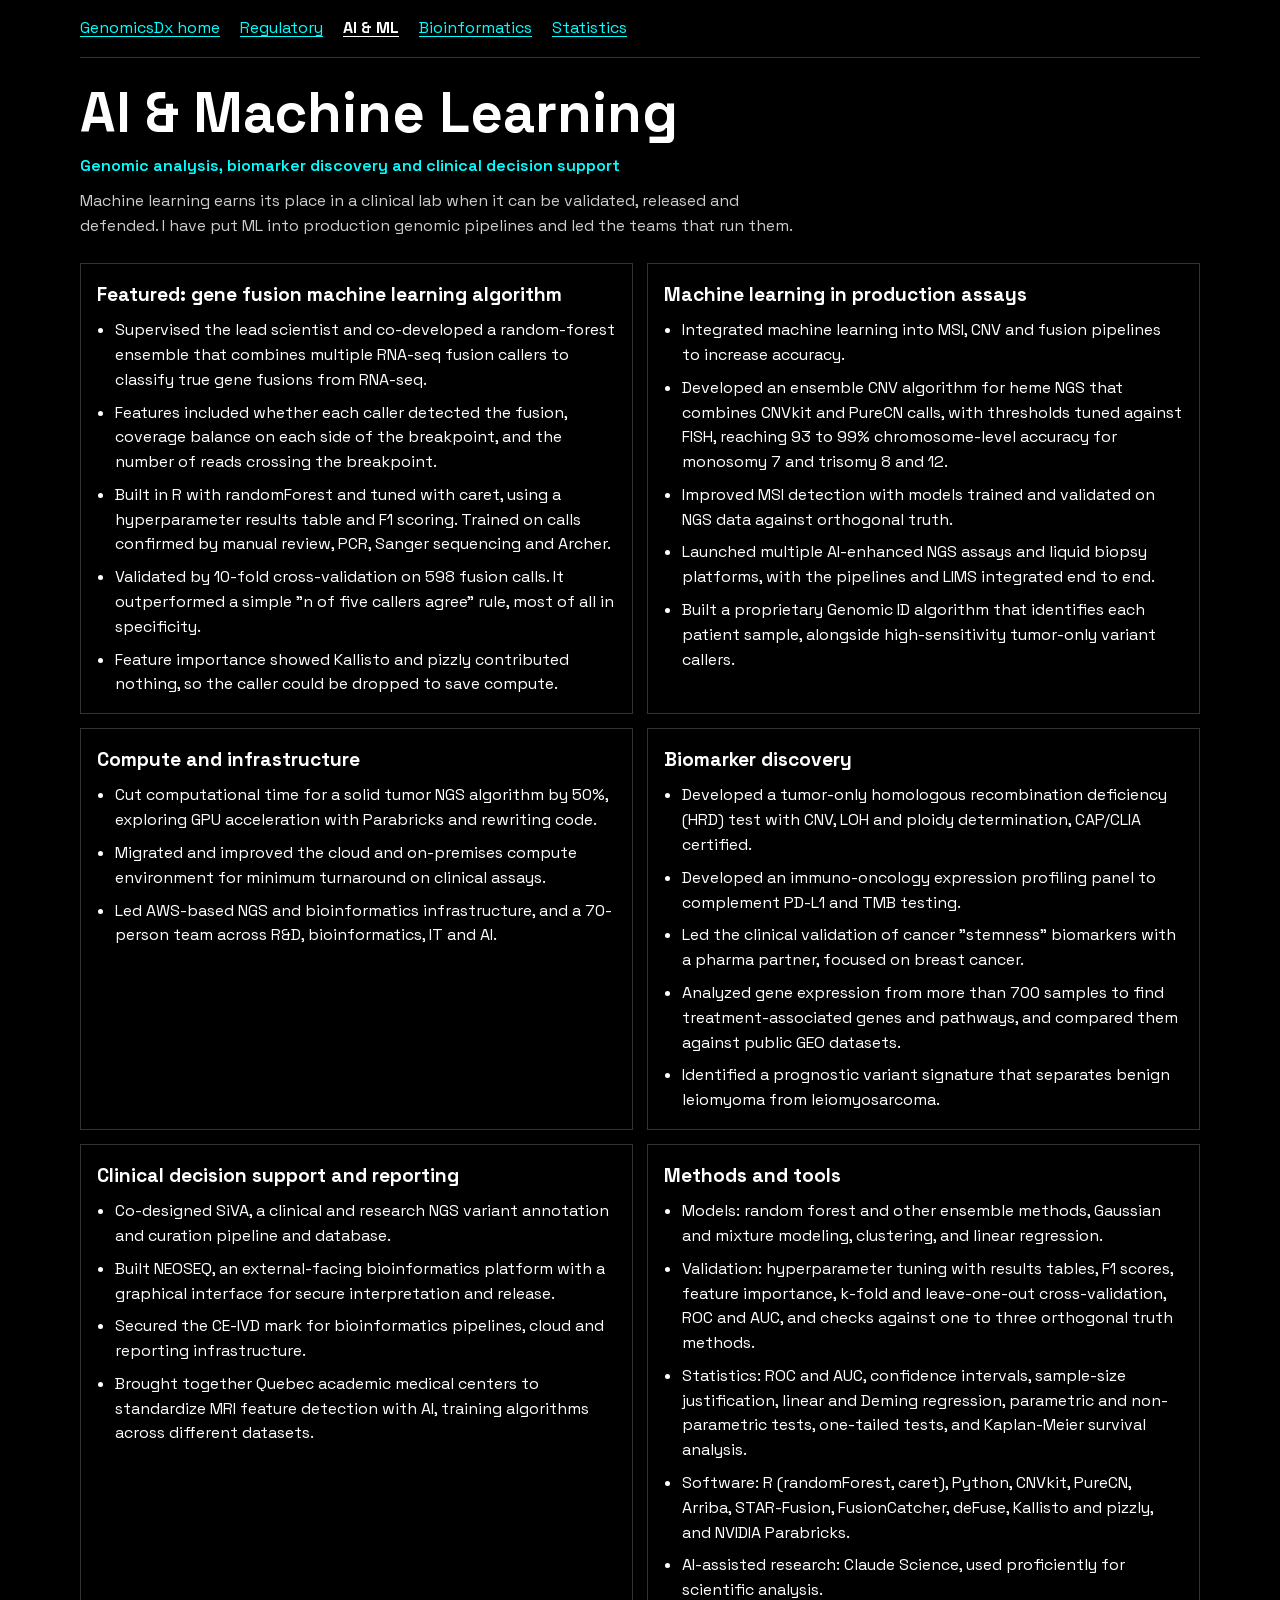
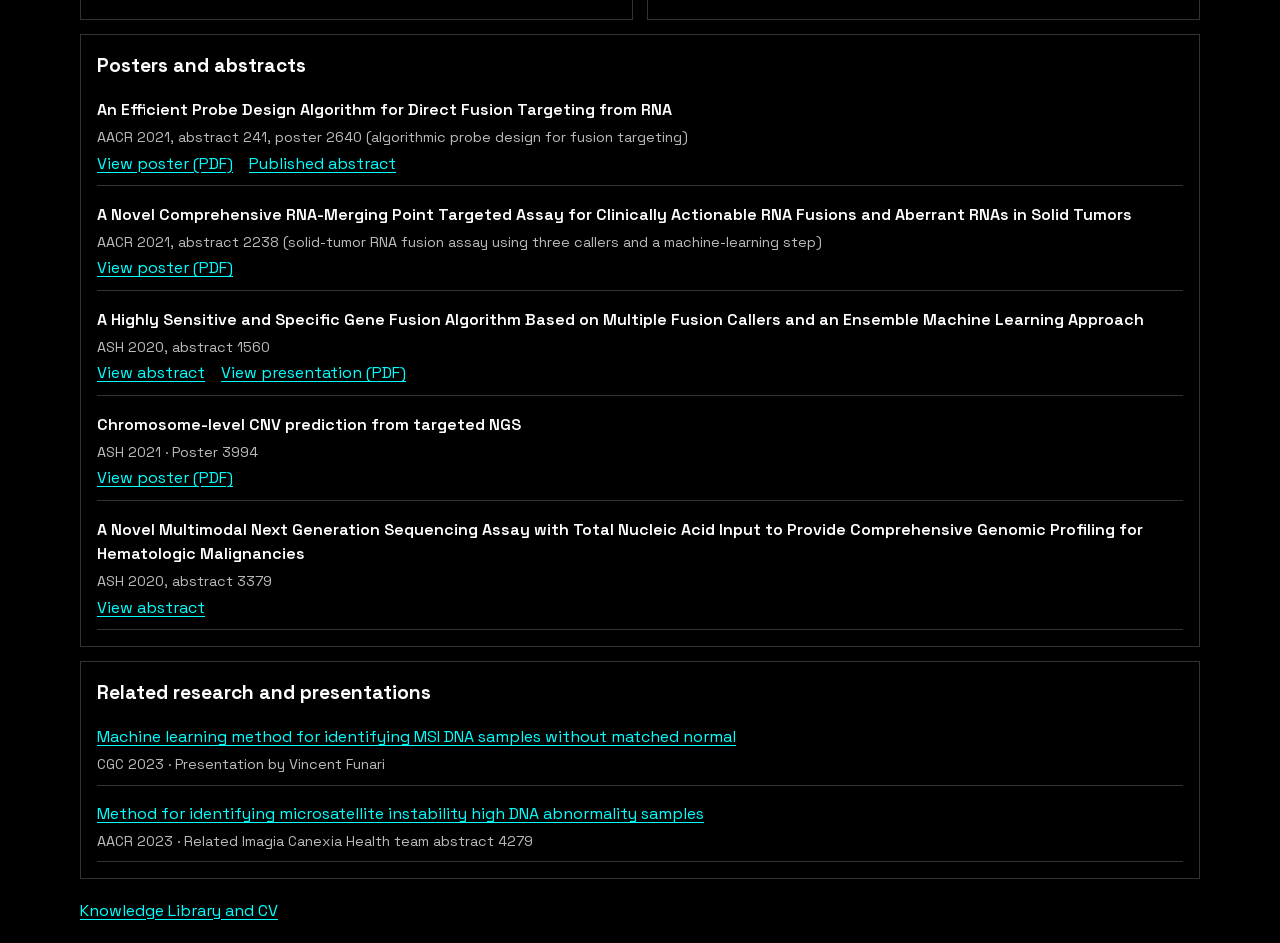
==== ai-ml.html @ 54ef27d8 "Add files via upload" ====
<!doctype html>
<html lang="en">
<head>
  <meta charset="utf-8">
  <meta name="viewport" content="width=device-width, initial-scale=1">
  <title>AI &amp; Machine Learning | GenomicsDx</title>
  <link rel="stylesheet" href="./site.css">
  <link rel="stylesheet" href="./capabilities.css">
</head>
<body class="capability-page">
  <div class="capability-shell">
    <nav class="capability-nav" aria-label="Capabilities">
      <a href="./index.html#services">GenomicsDx home</a><a href="./regulatory.html">Regulatory</a><a href="./ai-ml.html" aria-current="page">AI &amp; ML</a><a href="./bioinformatics.html">Bioinformatics</a><a href="./statistics.html">Statistics</a>
    </nav>
    <main>
      <header class="capability-intro"><h1>AI &amp; Machine Learning</h1>
  
    
    <p class="sub">Genomic analysis, biomarker discovery and clinical decision support</p>
    <p class="intro">Machine learning earns its place in a clinical lab when it can be validated, released and defended. I have put ML into production genomic pipelines and led the teams that run them.</p>
  </header>
      <div class="capability-grid">

  <div class="block">
    <h2>Featured: gene fusion machine learning algorithm</h2>
    <ul>
      <li>Supervised the lead scientist and co-developed a random-forest ensemble that combines multiple RNA-seq fusion callers to classify true gene fusions from RNA-seq.</li>
      <li>Features included whether each caller detected the fusion, coverage balance on each side of the breakpoint, and the number of reads crossing the breakpoint.</li>
      <li>Built in R with randomForest and tuned with caret, using a hyperparameter results table and F1 scoring. Trained on calls confirmed by manual review, PCR, Sanger sequencing and Archer.</li>
      <li>Validated by 10-fold cross-validation on 598 fusion calls. It outperformed a simple &quot;n of five callers agree&quot; rule, most of all in specificity.</li>
      <li>Feature importance showed Kallisto and pizzly contributed nothing, so the caller could be dropped to save compute.</li>
    </ul>
  </div>

  <div class="block">
    <h2>Machine learning in production assays</h2>
    <ul>
      <li>Integrated machine learning into MSI, CNV and fusion pipelines to increase accuracy.</li>
      <li>Developed an ensemble CNV algorithm for heme NGS that combines CNVkit and PureCN calls, with thresholds tuned against FISH, reaching 93 to 99% chromosome-level accuracy for monosomy 7 and trisomy 8 and 12.</li>
      <li>Improved MSI detection with models trained and validated on NGS data against orthogonal truth.</li>
      
      <li>Launched multiple AI-enhanced NGS assays and liquid biopsy platforms, with the pipelines and LIMS integrated end to end.</li>
      <li>Built a proprietary Genomic ID algorithm that identifies each patient sample, alongside high-sensitivity tumor-only variant callers.</li>
    </ul>
  </div>

  <div class="block">
    <h2>Compute and infrastructure</h2>
    <ul>
      <li>Cut computational time for a solid tumor NGS algorithm by 50%, exploring GPU acceleration with Parabricks and rewriting code.</li>
      <li>Migrated and improved the cloud and on-premises compute environment for minimum turnaround on clinical assays.</li>
      <li>Led AWS-based NGS and bioinformatics infrastructure, and a 70-person team across R&amp;D, bioinformatics, IT and AI.</li>
    </ul>
  </div>

  <div class="block">
    <h2>Biomarker discovery</h2>
    <ul>
      <li>Developed a tumor-only homologous recombination deficiency (HRD) test with CNV, LOH and ploidy determination, CAP/CLIA certified.</li>
      <li>Developed an immuno-oncology expression profiling panel to complement PD-L1 and TMB testing.</li>
      <li>Led the clinical validation of cancer &quot;stemness&quot; biomarkers with a pharma partner, focused on breast cancer.</li>
      <li>Analyzed gene expression from more than 700 samples to find treatment-associated genes and pathways, and compared them against public GEO datasets.</li>
      <li>Identified a prognostic variant signature that separates benign leiomyoma from leiomyosarcoma.</li>
    </ul>
  </div>

  <div class="block">
    <h2>Clinical decision support and reporting</h2>
    <ul>
      <li>Co-designed SiVA, a clinical and research NGS variant annotation and curation pipeline and database.</li>
      <li>Built NEOSEQ, an external-facing bioinformatics platform with a graphical interface for secure interpretation and release.</li>
      <li>Secured the CE-IVD mark for bioinformatics pipelines, cloud and reporting infrastructure.</li>
      <li>Brought together Quebec academic medical centers to standardize MRI feature detection with AI, training algorithms across different datasets.</li>
    </ul>
  </div>

  <div class="block">
    <h2>Methods and tools</h2>
    <ul>
      <li>Models: random forest and other ensemble methods, Gaussian and mixture modeling, clustering, and linear regression.</li>
      <li>Validation: hyperparameter tuning with results tables, F1 scores, feature importance, k-fold and leave-one-out cross-validation, ROC and AUC, and checks against one to three orthogonal truth methods.</li>
      <li>Statistics: ROC and AUC, confidence intervals, sample-size justification, linear and Deming regression, parametric and non-parametric tests, one-tailed tests, and Kaplan-Meier survival analysis.</li>
      <li>Software: R (randomForest, caret), Python, CNVkit, PureCN, Arriba, STAR-Fusion, FusionCatcher, deFuse, Kallisto and pizzly, and NVIDIA Parabricks.</li>
      <li>AI-assisted research: Claude Science, used proficiently for scientific analysis.</li>
    </ul>
  </div>

  <div class="block references">
    <h2>Posters and abstracts</h2>
    <ul class="links">
      <li><span class="t">An Efficient Probe Design Algorithm for Direct Fusion Targeting from RNA</span><span class="m">AACR 2021, abstract 241, poster 2640 (algorithmic probe design for fusion targeting)</span><span><a href="https://neogenomics.com/sites/default/files/literature/20210326_AACR_Poster_2640.pdf">View poster (PDF)</a><a href="https://doi.org/10.1158/1538-7445.AM2021-241">Published abstract</a></span></li>
      <li><span class="t">A Novel Comprehensive RNA-Merging Point Targeted Assay for Clinically Actionable RNA Fusions and Aberrant RNAs in Solid Tumors</span><span class="m">AACR 2021, abstract 2238 (solid-tumor RNA fusion assay using three callers and a machine-learning step)</span><span><a href="https://neogenomics.com/sites/default/files/literature/AACR_2021_Poster_2238_control_3643_final.pdf">View poster (PDF)</a></span></li>
      <li><span class="t">A Highly Sensitive and Specific Gene Fusion Algorithm Based on Multiple Fusion Callers and an Ensemble Machine Learning Approach</span><span class="m">ASH 2020, abstract 1560</span><span><a href="https://ash.confex.com/ash/2020/webprogram/Paper142020.html">View abstract</a><a href="https://www.neogenomics.com/sites/default/files/literature/ASH-2020-Presentation-Brad-Thomas.pdf">View presentation (PDF)</a></span></li>
      <li><span class="t">Chromosome-level CNV prediction from targeted NGS</span><span class="m">ASH 2021 · Poster 3994</span><span><a href="https://cms.neogenomics.com/sites/default/files/literature/ASH%2520Hyunjun%25202021.pdf">View poster (PDF)</a></span></li>
      <li><span class="t">A Novel Multimodal Next Generation Sequencing Assay with Total Nucleic Acid Input to Provide Comprehensive Genomic Profiling for Hematologic Malignancies</span><span class="m">ASH 2020, abstract 3379</span><span><a href="https://ash.confex.com/ash/2020/webprogram/Paper140460.html">View abstract</a></span></li>
    </ul>
  </div>

  
<div class="block references"><h2>Related research and presentations</h2><ul class="links"><li><a href="https://www.cancergenomics.org/meetings/2023_scientific_program.php">Machine learning method for identifying MSI DNA samples without matched normal</a><span class="m">CGC 2023 · Presentation by Vincent Funari</span></li><li><a href="https://doi.org/10.1158/1538-7445.AM2023-4279">Method for identifying microsatellite instability high DNA abnormality samples</a><span class="m">AACR 2023 · Related Imagia Canexia Health team abstract 4279</span></li></ul></div></div>
    </main>
    <footer class="capability-footer"><a href="./resources.html">Knowledge Library and CV</a></footer>
  </div>
</body>
</html>
---- site.css ----
@font-face{font-family:Space Grotesk;font-style:normal;font-weight:300 700;font-display:swap;src:url(fonts/spacegrotesk/v22/V8mDoQDjQSkFtoMM3T6r8E7mPb54C_k3HqUtEw.woff2) format("woff2");unicode-range:u+0102-0103,u+0110-0111,u+0128-0129,u+0168-0169,u+01a0-01a1,u+01af-01b0,u+0300-0301,u+0303-0304,u+0308-0309,u+0323,u+0329,u+1ea0-1ef9,u+20ab}@font-face{font-family:Space Grotesk;font-style:normal;font-weight:300 700;font-display:swap;src:url(fonts/spacegrotesk/v22/V8mDoQDjQSkFtoMM3T6r8E7mPb94C_k3HqUtEw.woff2) format("woff2");unicode-range:u+0100-02ba,u+02bd-02c5,u+02c7-02cc,u+02ce-02d7,u+02dd-02ff,u+0304,u+0308,u+0329,u+1d00-1dbf,u+1e00-1e9f,u+1ef2-1eff,u+2020,u+20a0-20ab,u+20ad-20c4,u+2113,u+2c60-2c7f,u+a720-a7ff}@font-face{font-family:Space Grotesk;font-style:normal;font-weight:300 700;font-display:swap;src:url(fonts/spacegrotesk/v22/V8mDoQDjQSkFtoMM3T6r8E7mPbF4C_k3HqU.woff2) format("woff2");unicode-range:u+00??,u+0131,u+0152-0153,u+02bb-02bc,u+02c6,u+02da,u+02dc,u+0304,u+0308,u+0329,u+2000-206f,u+20ac,u+2122,u+2191,u+2193,u+2212,u+2215,u+feff,u+fffd}*,:after,:before{--tw-border-spacing-x:0;--tw-border-spacing-y:0;--tw-translate-x:0;--tw-translate-y:0;--tw-rotate:0;--tw-skew-x:0;--tw-skew-y:0;--tw-scale-x:1;--tw-scale-y:1;--tw-pan-x: ;--tw-pan-y: ;--tw-pinch-zoom: ;--tw-scroll-snap-strictness:proximity;--tw-gradient-from-position: ;--tw-gradient-via-position: ;--tw-gradient-to-position: ;--tw-ordinal: ;--tw-slashed-zero: ;--tw-numeric-figure: ;--tw-numeric-spacing: ;--tw-numeric-fraction: ;--tw-ring-inset: ;--tw-ring-offset-width:0px;--tw-ring-offset-color:#fff;--tw-ring-color:rgba(59,130,246,.5);--tw-ring-offset-shadow:0 0 #0000;--tw-ring-shadow:0 0 #0000;--tw-shadow:0 0 #0000;--tw-shadow-colored:0 0 #0000;--tw-blur: ;--tw-brightness: ;--tw-contrast: ;--tw-grayscale: ;--tw-hue-rotate: ;--tw-invert: ;--tw-saturate: ;--tw-sepia: ;--tw-drop-shadow: ;--tw-backdrop-blur: ;--tw-backdrop-brightness: ;--tw-backdrop-contrast: ;--tw-backdrop-grayscale: ;--tw-backdrop-hue-rotate: ;--tw-backdrop-invert: ;--tw-backdrop-opacity: ;--tw-backdrop-saturate: ;--tw-backdrop-sepia: ;--tw-contain-size: ;--tw-contain-layout: ;--tw-contain-paint: ;--tw-contain-style: }::backdrop{--tw-border-spacing-x:0;--tw-border-spacing-y:0;--tw-translate-x:0;--tw-translate-y:0;--tw-rotate:0;--tw-skew-x:0;--tw-skew-y:0;--tw-scale-x:1;--tw-scale-y:1;--tw-pan-x: ;--tw-pan-y: ;--tw-pinch-zoom: ;--tw-scroll-snap-strictness:proximity;--tw-gradient-from-position: ;--tw-gradient-via-position: ;--tw-gradient-to-position: ;--tw-ordinal: ;--tw-slashed-zero: ;--tw-numeric-figure: ;--tw-numeric-spacing: ;--tw-numeric-fraction: ;--tw-ring-inset: ;--tw-ring-offset-width:0px;--tw-ring-offset-color:#fff;--tw-ring-color:rgba(59,130,246,.5);--tw-ring-offset-shadow:0 0 #0000;--tw-ring-shadow:0 0 #0000;--tw-shadow:0 0 #0000;--tw-shadow-colored:0 0 #0000;--tw-blur: ;--tw-brightness: ;--tw-contrast: ;--tw-grayscale: ;--tw-hue-rotate: ;--tw-invert: ;--tw-saturate: ;--tw-sepia: ;--tw-drop-shadow: ;--tw-backdrop-blur: ;--tw-backdrop-brightness: ;--tw-backdrop-contrast: ;--tw-backdrop-grayscale: ;--tw-backdrop-hue-rotate: ;--tw-backdrop-invert: ;--tw-backdrop-opacity: ;--tw-backdrop-saturate: ;--tw-backdrop-sepia: ;--tw-contain-size: ;--tw-contain-layout: ;--tw-contain-paint: ;--tw-contain-style: }

/*! tailwindcss v3.4.17 | MIT License | https://tailwindcss.com*/*,:after,:before{box-sizing:border-box;border:0 solid #e5e7eb}:after,:before{--tw-content:""}:host,html{line-height:1.5;-webkit-text-size-adjust:100%;-moz-tab-size:4;-o-tab-size:4;tab-size:4;font-family:ui-sans-serif,system-ui,sans-serif,Apple Color Emoji,Segoe UI Emoji,Segoe UI Symbol,Noto Color Emoji;font-feature-settings:normal;font-variation-settings:normal;-webkit-tap-highlight-color:transparent}body{margin:0;line-height:inherit}hr{height:0;color:inherit;border-top-width:1px}abbr:where([title]){-webkit-text-decoration:underline dotted;text-decoration:underline dotted}h1,h2,h3,h4,h5,h6{font-size:inherit;font-weight:inherit}a{color:inherit;text-decoration:inherit}b,strong{font-weight:bolder}code,kbd,pre,samp{font-family:ui-monospace,SFMono-Regular,Menlo,Monaco,Consolas,Liberation Mono,Courier New,monospace;font-feature-settings:normal;font-variation-settings:normal;font-size:1em}small{font-size:80%}sub,sup{font-size:75%;line-height:0;position:relative;vertical-align:baseline}sub{bottom:-.25em}sup{top:-.5em}table{text-indent:0;border-color:inherit;border-collapse:collapse}button,input,optgroup,select,textarea{font-family:inherit;font-feature-settings:inherit;font-variation-settings:inherit;font-size:100%;font-weight:inherit;line-height:inherit;letter-spacing:inherit;color:inherit;margin:0;padding:0}button,select{text-transform:none}button,input:where([type=button]),input:where([type=reset]),input:where([type=submit]){-webkit-appearance:button;background-color:transparent;background-image:none}:-moz-focusring{outline:auto}:-moz-ui-invalid{box-shadow:none}progress{vertical-align:baseline}::-webkit-inner-spin-button,::-webkit-outer-spin-button{height:auto}[type=search]{-webkit-appearance:textfield;outline-offset:-2px}::-webkit-search-decoration{-webkit-appearance:none}::-webkit-file-upload-button{-webkit-appearance:button;font:inherit}summary{display:list-item}blockquote,dd,dl,figure,h1,h2,h3,h4,h5,h6,hr,p,pre{margin:0}fieldset{margin:0}fieldset,legend{padding:0}menu,ol,ul{list-style:none;margin:0;padding:0}dialog{padding:0}textarea{resize:vertical}input::-moz-placeholder,textarea::-moz-placeholder{opacity:1;color:#9ca3af}input::placeholder,textarea::placeholder{opacity:1;color:#9ca3af}[role=button],button{cursor:pointer}:disabled{cursor:default}audio,canvas,embed,iframe,img,object,svg,video{display:block;vertical-align:middle}img,video{max-width:100%;height:auto}[hidden]:where(:not([hidden=until-found])){display:none}.pointer-events-none{pointer-events:none}.fixed{position:fixed}.absolute{position:absolute}.relative{position:relative}.inset-0{inset:0}.-right-10{right:-2.5rem}.-top-12{top:-3rem}.bottom-0{bottom:0}.bottom-1\/4{bottom:25%}.bottom-full{bottom:100%}.left-0{left:0}.left-10{left:2.5rem}.right-0{right:0}.right-10{right:2.5rem}.right-4{right:1rem}.right-\[-1px\]{right:-1px}.top-0{top:0}.top-1\/2{top:50%}.top-1\/4{top:25%}.top-4{top:1rem}.isolate{isolation:isolate}.-z-10{z-index:-10}.z-0{z-index:0}.z-10{z-index:10}.z-20{z-index:20}.z-50{z-index:50}.col-span-12{grid-column:span 12/span 12}.mx-auto{margin-left:auto;margin-right:auto}.mb-1{margin-bottom:.25rem}.mb-16{margin-bottom:4rem}.mb-2{margin-bottom:.5rem}.mb-20{margin-bottom:5rem}.mb-3{margin-bottom:.75rem}.mb-4{margin-bottom:1rem}.mb-5{margin-bottom:1.25rem}.mb-6{margin-bottom:1.5rem}.mb-8{margin-bottom:2rem}.ml-1{margin-left:.25rem}.ml-2{margin-left:.5rem}.ml-7{margin-left:1.75rem}.mt-0\.5{margin-top:.125rem}.mt-1{margin-top:.25rem}.mt-2{margin-top:.5rem}.mt-4{margin-top:1rem}.mt-5{margin-top:1.25rem}.mt-6{margin-top:1.5rem}.mt-auto{margin-top:auto}.block{display:block}.inline-block{display:inline-block}.flex{display:flex}.inline-flex{display:inline-flex}.table{display:table}.grid{display:grid}.hidden{display:none}.h-0\.5{height:.125rem}.h-1{height:.25rem}.h-10{height:2.5rem}.h-12{height:3rem}.h-16{height:4rem}.h-2{height:.5rem}.h-3{height:.75rem}.h-32{height:8rem}.h-36{height:9rem}.h-4{height:1rem}.h-5{height:1.25rem}.h-6{height:1.5rem}.h-64{height:16rem}.h-8{height:2rem}.h-9{height:2.25rem}.h-96{height:24rem}.h-\[2px\]{height:2px}.h-full{height:100%}.min-h-screen{min-height:100vh}.w-1\/3{width:33.333333%}.w-10{width:2.5rem}.w-12{width:3rem}.w-16{width:4rem}.w-3{width:.75rem}.w-36{width:9rem}.w-4{width:1rem}.w-5{width:1.25rem}.w-6{width:1.5rem}.w-64{width:16rem}.w-8{width:2rem}.w-9{width:2.25rem}.w-96{width:24rem}.w-\[2px\]{width:2px}.w-full{width:100%}.max-w-2xl{max-width:42rem}.max-w-3xl{max-width:48rem}.max-w-5xl{max-width:64rem}.max-w-md{max-width:28rem}.flex-1{flex:1 1 0%}.flex-shrink-0,.shrink-0{flex-shrink:0}.origin-left{transform-origin:left}.translate-y-full{--tw-translate-y:100%}.rotate-90,.translate-y-full{transform:translate(var(--tw-translate-x),var(--tw-translate-y)) rotate(var(--tw-rotate)) skewX(var(--tw-skew-x)) skewY(var(--tw-skew-y)) scaleX(var(--tw-scale-x)) scaleY(var(--tw-scale-y))}.rotate-90{--tw-rotate:90deg}.cursor-pointer{cursor:pointer}.resize{resize:both}.scroll-mt-24{scroll-margin-top:6rem}.list-disc{list-style-type:disc}.grid-cols-1{grid-template-columns:repeat(1,minmax(0,1fr))}.grid-cols-12{grid-template-columns:repeat(12,minmax(0,1fr))}.flex-col{flex-direction:column}.items-start{align-items:flex-start}.items-end{align-items:flex-end}.items-center{align-items:center}.justify-end{justify-content:flex-end}.justify-center{justify-content:center}.justify-between{justify-content:space-between}.gap-12{gap:3rem}.gap-2{gap:.5rem}.gap-3{gap:.75rem}.gap-4{gap:1rem}.gap-5{gap:1.25rem}.gap-8{gap:2rem}.gap-x-7{-moz-column-gap:1.75rem;column-gap:1.75rem}.gap-y-2{row-gap:.5rem}.space-y-12>:not([hidden])~:not([hidden]){--tw-space-y-reverse:0;margin-top:calc(3rem*(1 - var(--tw-space-y-reverse)));margin-bottom:calc(3rem*var(--tw-space-y-reverse))}.space-y-2>:not([hidden])~:not([hidden]){--tw-space-y-reverse:0;margin-top:calc(.5rem*(1 - var(--tw-space-y-reverse)));margin-bottom:calc(.5rem*var(--tw-space-y-reverse))}.space-y-3>:not([hidden])~:not([hidden]){--tw-space-y-reverse:0;margin-top:calc(.75rem*(1 - var(--tw-space-y-reverse)));margin-bottom:calc(.75rem*var(--tw-space-y-reverse))}.space-y-4>:not([hidden])~:not([hidden]){--tw-space-y-reverse:0;margin-top:calc(1rem*(1 - var(--tw-space-y-reverse)));margin-bottom:calc(1rem*var(--tw-space-y-reverse))}.space-y-6>:not([hidden])~:not([hidden]){--tw-space-y-reverse:0;margin-top:calc(1.5rem*(1 - var(--tw-space-y-reverse)));margin-bottom:calc(1.5rem*var(--tw-space-y-reverse))}.divide-y>:not([hidden])~:not([hidden]){--tw-divide-y-reverse:0;border-top-width:calc(1px*(1 - var(--tw-divide-y-reverse)));border-bottom-width:calc(1px*var(--tw-divide-y-reverse))}.divide-foreground\/10>:not([hidden])~:not([hidden]){border-color:hsla(0,0%,100%,.1)}.overflow-hidden{overflow:hidden}.overflow-clip{overflow:clip}.rounded{border-radius:.25rem}.rounded-full{border-radius:9999px}.rounded-lg{border-radius:.5rem}.border{border-width:1px}.border-b{border-bottom-width:1px}.border-l-2{border-left-width:2px}.border-l-8{border-left-width:8px}.border-r{border-right-width:1px}.border-t{border-top-width:1px}.border-foreground\/10{border-color:hsla(0,0%,100%,.1)}.border-foreground\/20{border-color:hsla(0,0%,100%,.2)}.border-foreground\/30{border-color:hsla(0,0%,100%,.3)}.border-primary{--tw-border-opacity:1;border-color:rgb(0 255 255/var(--tw-border-opacity,1))}.border-primary\/20{border-color:rgba(0,255,255,.2)}.border-primary\/30{border-color:rgba(0,255,255,.3)}.border-primary\/40{border-color:rgba(0,255,255,.4)}.border-l-primary{--tw-border-opacity:1;border-left-color:rgb(0 255 255/var(--tw-border-opacity,1))}.bg-background{--tw-bg-opacity:1;background-color:rgb(0 0 0/var(--tw-bg-opacity,1))}.bg-background\/50{background-color:rgba(0,0,0,.5)}.bg-background\/95{background-color:rgba(0,0,0,.95)}.bg-foreground{--tw-bg-opacity:1;background-color:rgb(255 255 255/var(--tw-bg-opacity,1))}.bg-foreground\/10{background-color:hsla(0,0%,100%,.1)}.bg-foreground\/5{background-color:hsla(0,0%,100%,.05)}.bg-neutral-950{--tw-bg-opacity:1;background-color:rgb(10 10 10/var(--tw-bg-opacity,1))}.bg-primary{--tw-bg-opacity:1;background-color:rgb(0 255 255/var(--tw-bg-opacity,1))}.bg-primary\/10{background-color:rgba(0,255,255,.1)}.bg-primary\/5{background-color:rgba(0,255,255,.05)}.bg-primary\/50{background-color:rgba(0,255,255,.5)}.bg-transparent{background-color:transparent}.bg-white{--tw-bg-opacity:1;background-color:rgb(255 255 255/var(--tw-bg-opacity,1))}.bg-gradient-to-r{background-image:linear-gradient(to right,var(--tw-gradient-stops))}.from-transparent{--tw-gradient-from:transparent var(--tw-gradient-from-position);--tw-gradient-to:transparent var(--tw-gradient-to-position);--tw-gradient-stops:var(--tw-gradient-from),var(--tw-gradient-to)}.via-primary{--tw-gradient-to:rgba(0,255,255,0) var(--tw-gradient-to-position);--tw-gradient-stops:var(--tw-gradient-from),#0ff var(--tw-gradient-via-position),var(--tw-gradient-to)}.to-transparent{--tw-gradient-to:transparent var(--tw-gradient-to-position)}.p-3{padding:.75rem}.p-4{padding:1rem}.p-5{padding:1.25rem}.p-6{padding:1.5rem}.p-8{padding:2rem}.px-4{padding-left:1rem;padding-right:1rem}.px-6{padding-left:1.5rem;padding-right:1.5rem}.px-8{padding-left:2rem;padding-right:2rem}.py-2{padding-top:.5rem;padding-bottom:.5rem}.py-3{padding-top:.75rem;padding-bottom:.75rem}.py-4{padding-top:1rem;padding-bottom:1rem}.py-6{padding-top:1.5rem;padding-bottom:1.5rem}.py-7{padding-top:1.75rem;padding-bottom:1.75rem}.py-8{padding-top:2rem;padding-bottom:2rem}.pb-12{padding-bottom:3rem}.pb-2{padding-bottom:.5rem}.pb-8{padding-bottom:2rem}.pl-5{padding-left:1.25rem}.pl-6{padding-left:1.5rem}.pt-2{padding-top:.5rem}.pt-28{padding-top:7rem}.pt-4{padding-top:1rem}.text-left{text-align:left}.text-center{text-align:center}.font-heading,.font-paragraph{font-family:Space Grotesk,system-ui,sans-serif}.text-2xl{font-size:1.5rem;line-height:1.3;letter-spacing:.05em;font-weight:600}.text-3xl{font-size:1.875rem;line-height:1.2;letter-spacing:.06em;font-weight:700}.text-4xl{font-size:2.25rem;line-height:1.1;letter-spacing:.07em;font-weight:700}.text-\[clamp\(1\.3rem\2c 3vw\2c 2rem\)\]{font-size:clamp(1.3rem,3vw,2rem)}.text-\[clamp\(1\.75rem\2c 5\.5vw\2c 4\.5rem\)\]{font-size:clamp(1.75rem,5.5vw,4.5rem)}.text-\[clamp\(1\.85rem\2c 5\.5vw\2c 5rem\)\]{font-size:clamp(1.85rem,5.5vw,5rem)}.text-\[clamp\(2rem\2c 6vw\2c 5\.5rem\)\]{font-size:clamp(2rem,6vw,5.5rem)}.text-base{font-size:1rem;font-weight:400}.text-base,.text-lg{line-height:1.5;letter-spacing:.04em}.text-lg{font-size:1.125rem;font-weight:500}.text-sm{font-size:.875rem;line-height:1.3;letter-spacing:.03em;font-weight:400}.text-xl{font-size:1.25rem;line-height:1.4;letter-spacing:.05em;font-weight:500}.text-xs{font-size:.75rem;line-height:1.2;letter-spacing:.02em;font-weight:400}.font-bold{font-weight:700}.uppercase{text-transform:uppercase}.leading-\[0\.95\]{line-height:.95}.leading-\[1\.05\]{line-height:1.05}.leading-none{line-height:1}.leading-relaxed{line-height:1.625}.leading-tight{line-height:1.25}.tracking-tight{letter-spacing:-.025em}.tracking-tighter{letter-spacing:-.05em}.tracking-wider{letter-spacing:.05em}.tracking-widest{letter-spacing:.1em}.text-background{--tw-text-opacity:1;color:rgb(0 0 0/var(--tw-text-opacity,1))}.text-foreground{--tw-text-opacity:1;color:rgb(255 255 255/var(--tw-text-opacity,1))}.text-foreground\/50{color:hsla(0,0%,100%,.5)}.text-foreground\/60{color:hsla(0,0%,100%,.6)}.text-foreground\/70{color:hsla(0,0%,100%,.7)}.text-foreground\/80{color:hsla(0,0%,100%,.8)}.text-primary{--tw-text-opacity:1;color:rgb(0 255 255/var(--tw-text-opacity,1))}.text-primary-foreground{--tw-text-opacity:1;color:rgb(0 0 0/var(--tw-text-opacity,1))}.underline{text-decoration-line:underline}.underline-offset-4{text-underline-offset:4px}.opacity-20{opacity:.2}.opacity-40{opacity:.4}.mix-blend-difference{mix-blend-mode:difference}.shadow-lg{--tw-shadow:0 10px 15px -3px rgba(0,0,0,.1),0 4px 6px -4px rgba(0,0,0,.1);--tw-shadow-colored:0 10px 15px -3px var(--tw-shadow-color),0 4px 6px -4px var(--tw-shadow-color);box-shadow:var(--tw-ring-offset-shadow,0 0 #0000),var(--tw-ring-shadow,0 0 #0000),var(--tw-shadow)}.blur-\[100px\]{--tw-blur:blur(100px)}.blur-\[100px\],.blur-\[120px\]{filter:var(--tw-blur) var(--tw-brightness) var(--tw-contrast) var(--tw-grayscale) var(--tw-hue-rotate) var(--tw-invert) var(--tw-saturate) var(--tw-sepia) var(--tw-drop-shadow)}.blur-\[120px\]{--tw-blur:blur(120px)}.filter{filter:var(--tw-blur) var(--tw-brightness) var(--tw-contrast) var(--tw-grayscale) var(--tw-hue-rotate) var(--tw-invert) var(--tw-saturate) var(--tw-sepia) var(--tw-drop-shadow)}.backdrop-blur-sm{--tw-backdrop-blur:blur(4px);-webkit-backdrop-filter:var(--tw-backdrop-blur) var(--tw-backdrop-brightness) var(--tw-backdrop-contrast) var(--tw-backdrop-grayscale) var(--tw-backdrop-hue-rotate) var(--tw-backdrop-invert) var(--tw-backdrop-opacity) var(--tw-backdrop-saturate) var(--tw-backdrop-sepia);backdrop-filter:var(--tw-backdrop-blur) var(--tw-backdrop-brightness) var(--tw-backdrop-contrast) var(--tw-backdrop-grayscale) var(--tw-backdrop-hue-rotate) var(--tw-backdrop-invert) var(--tw-backdrop-opacity) var(--tw-backdrop-saturate) var(--tw-backdrop-sepia)}.transition{transition-property:color,background-color,border-color,text-decoration-color,fill,stroke,opacity,box-shadow,transform,filter,-webkit-backdrop-filter;transition-property:color,background-color,border-color,text-decoration-color,fill,stroke,opacity,box-shadow,transform,filter,backdrop-filter;transition-property:color,background-color,border-color,text-decoration-color,fill,stroke,opacity,box-shadow,transform,filter,backdrop-filter,-webkit-backdrop-filter;transition-timing-function:cubic-bezier(.4,0,.2,1);transition-duration:.15s}.transition-colors{transition-property:color,background-color,border-color,text-decoration-color,fill,stroke;transition-timing-function:cubic-bezier(.4,0,.2,1);transition-duration:.15s}.transition-transform{transition-property:transform;transition-timing-function:cubic-bezier(.4,0,.2,1);transition-duration:.15s}.duration-300{transition-duration:.3s}.ease-in-out{transition-timing-function:cubic-bezier(.4,0,.2,1)}.marker\:text-primary ::marker{color:#0ff}.marker\:text-primary::marker{color:#0ff}.selection\:bg-primary ::-moz-selection{--tw-bg-opacity:1;background-color:rgb(0 255 255/var(--tw-bg-opacity,1))}.selection\:bg-primary ::selection{--tw-bg-opacity:1;background-color:rgb(0 255 255/var(--tw-bg-opacity,1))}.selection\:text-primary-foreground ::-moz-selection{--tw-text-opacity:1;color:rgb(0 0 0/var(--tw-text-opacity,1))}.selection\:text-primary-foreground ::selection{--tw-text-opacity:1;color:rgb(0 0 0/var(--tw-text-opacity,1))}.selection\:bg-primary::-moz-selection{--tw-bg-opacity:1;background-color:rgb(0 255 255/var(--tw-bg-opacity,1))}.selection\:bg-primary::selection{--tw-bg-opacity:1;background-color:rgb(0 255 255/var(--tw-bg-opacity,1))}.selection\:text-primary-foreground::-moz-selection{--tw-text-opacity:1;color:rgb(0 0 0/var(--tw-text-opacity,1))}.selection\:text-primary-foreground::selection{--tw-text-opacity:1;color:rgb(0 0 0/var(--tw-text-opacity,1))}@media (hover:hover) and (pointer:fine){.hover\:scale-105:hover{--tw-scale-x:1.05;--tw-scale-y:1.05;transform:translate(var(--tw-translate-x),var(--tw-translate-y)) rotate(var(--tw-rotate)) skewX(var(--tw-skew-x)) skewY(var(--tw-skew-y)) scaleX(var(--tw-scale-x)) scaleY(var(--tw-scale-y))}.hover\:border-primary:hover{--tw-border-opacity:1;border-color:rgb(0 255 255/var(--tw-border-opacity,1))}.hover\:border-primary\/50:hover{border-color:rgba(0,255,255,.5)}.hover\:bg-foreground\/20:hover{background-color:hsla(0,0%,100%,.2)}.hover\:bg-neutral-900:hover{--tw-bg-opacity:1;background-color:rgb(23 23 23/var(--tw-bg-opacity,1))}.hover\:bg-primary\/90:hover{background-color:rgba(0,255,255,.9)}.hover\:text-primary:hover{--tw-text-opacity:1;color:rgb(0 255 255/var(--tw-text-opacity,1))}}.focus-visible\:outline:focus-visible{outline-style:solid}.focus-visible\:outline-2:focus-visible{outline-width:2px}.focus-visible\:outline-primary:focus-visible{outline-color:#0ff}.disabled\:cursor-not-allowed:disabled{cursor:not-allowed}.disabled\:opacity-50:disabled{opacity:.5}.group\/demo:focus-within .group-focus-within\/demo\:block{display:block}@media (hover:hover) and (pointer:fine){.group\/demo:hover .group-hover\/demo\:block{display:block}.group:hover .group-hover\:translate-x-1{--tw-translate-x:0.25rem}.group:hover .group-hover\:translate-x-1,.group:hover .group-hover\:translate-y-0{transform:translate(var(--tw-translate-x),var(--tw-translate-y)) rotate(var(--tw-rotate)) skewX(var(--tw-skew-x)) skewY(var(--tw-skew-y)) scaleX(var(--tw-scale-x)) scaleY(var(--tw-scale-y))}.group:hover .group-hover\:translate-y-0{--tw-translate-y:0px}.group:hover .group-hover\:scale-125{--tw-scale-x:1.25;--tw-scale-y:1.25;transform:translate(var(--tw-translate-x),var(--tw-translate-y)) rotate(var(--tw-rotate)) skewX(var(--tw-skew-x)) skewY(var(--tw-skew-y)) scaleX(var(--tw-scale-x)) scaleY(var(--tw-scale-y))}.group:hover .group-hover\:text-foreground{--tw-text-opacity:1;color:rgb(255 255 255/var(--tw-text-opacity,1))}.group:hover .group-hover\:text-primary{--tw-text-opacity:1;color:rgb(0 255 255/var(--tw-text-opacity,1))}}@media (min-width:640px){.sm\:ml-3{margin-left:.75rem}.sm\:ml-6{margin-left:1.5rem}.sm\:w-72{width:18rem}.sm\:grid-cols-2{grid-template-columns:repeat(2,minmax(0,1fr))}.sm\:flex-row{flex-direction:row}.sm\:gap-8{gap:2rem}.sm\:p-6{padding:1.5rem}.sm\:px-8{padding-left:2rem;padding-right:2rem}.sm\:py-6{padding-top:1.5rem;padding-bottom:1.5rem}.sm\:pb-12{padding-bottom:3rem}.sm\:pt-32{padding-top:8rem}.sm\:text-5xl{font-size:3rem;line-height:1.1;letter-spacing:.08em;font-weight:800}}@media (min-width:768px){.md\:col-span-2{grid-column:span 2/span 2}.md\:col-span-5{grid-column:span 5/span 5}.md\:col-span-6{grid-column:span 6/span 6}.md\:col-start-2{grid-column-start:2}.md\:grid-cols-12{grid-template-columns:repeat(12,minmax(0,1fr))}.md\:grid-cols-2{grid-template-columns:repeat(2,minmax(0,1fr))}.md\:grid-cols-3{grid-template-columns:repeat(3,minmax(0,1fr))}.md\:flex-row{flex-direction:row}.md\:text-xl{font-size:1.25rem;line-height:1.4;letter-spacing:.05em;font-weight:500}}@media (min-width:1024px){.lg\:col-span-10{grid-column:span 10/span 10}.lg\:col-span-2{grid-column:span 2/span 2}.lg\:col-start-2{grid-column-start:2}.lg\:ml-12{margin-left:3rem}.lg\:ml-6{margin-left:1.5rem}.lg\:block{display:block}.lg\:flex{display:flex}.lg\:hidden{display:none}.lg\:grid-cols-3{grid-template-columns:repeat(3,minmax(0,1fr))}.lg\:grid-cols-4{grid-template-columns:repeat(4,minmax(0,1fr))}.lg\:py-12{padding-top:3rem;padding-bottom:3rem}}@media (min-width:1280px){.xl\:px-\[4vw\]{padding-left:4vw;padding-right:4vw}}
---- capabilities.css ----
.capability-page { background: #000; color: #fff; font-family: "Space Grotesk", system-ui, sans-serif; line-height: 1.55; }
.capability-shell { width: min(100% - 2rem, 70rem); margin-inline: auto; }
.capability-nav { display: flex; flex-wrap: wrap; gap: .6rem 1.25rem; padding-block: 1rem; border-bottom: 1px solid #333; }
.capability-nav [aria-current="page"] { color: #fff; font-weight: 700; }
.capability-page a { color: #0ff; text-decoration: underline; text-underline-offset: .2em; }
.capability-page a:focus-visible { outline: 2px solid #0ff; outline-offset: 4px; }
.capability-intro { padding-block: 1.5rem; }
.capability-intro h1 { margin: 0; font-size: clamp(2rem, 5vw, 3.5rem); line-height: 1.1; font-weight: 700; }
.capability-intro p { margin-top: .65rem; max-width: 72ch; color: #ccc; }
.capability-intro .sub { color: #0ff; font-weight: 600; }
.capability-grid { display: grid; gap: .85rem; grid-template-columns: repeat(2, minmax(0, 1fr)); }
.capability-grid .block { padding: 1rem; border: 1px solid #333; min-width: 0; }
.capability-grid h2, .capability-grid h3 { font-size: 1.2rem; font-weight: 700; margin-bottom: .55rem; }
.capability-grid ul { list-style: disc; padding-left: 1.15rem; }
.capability-grid li + li { margin-top: .5rem; }
.capability-grid .references { grid-column: 1 / -1; }
.capability-grid .links { padding-left: 0; list-style: none; }
.capability-grid .links li { display: grid; gap: .2rem; padding-block: .55rem; border-bottom: 1px solid #333; }
.capability-grid .links .t { font-weight: 600; }
.capability-grid .links .m { color: #bbb; font-size: .9rem; }
.capability-grid .links a { display: inline-block; margin-right: 1rem; }
.capability-footer { padding-block: 1.2rem; }
@media (max-width: 45rem) { .capability-grid { grid-template-columns: 1fr; } }
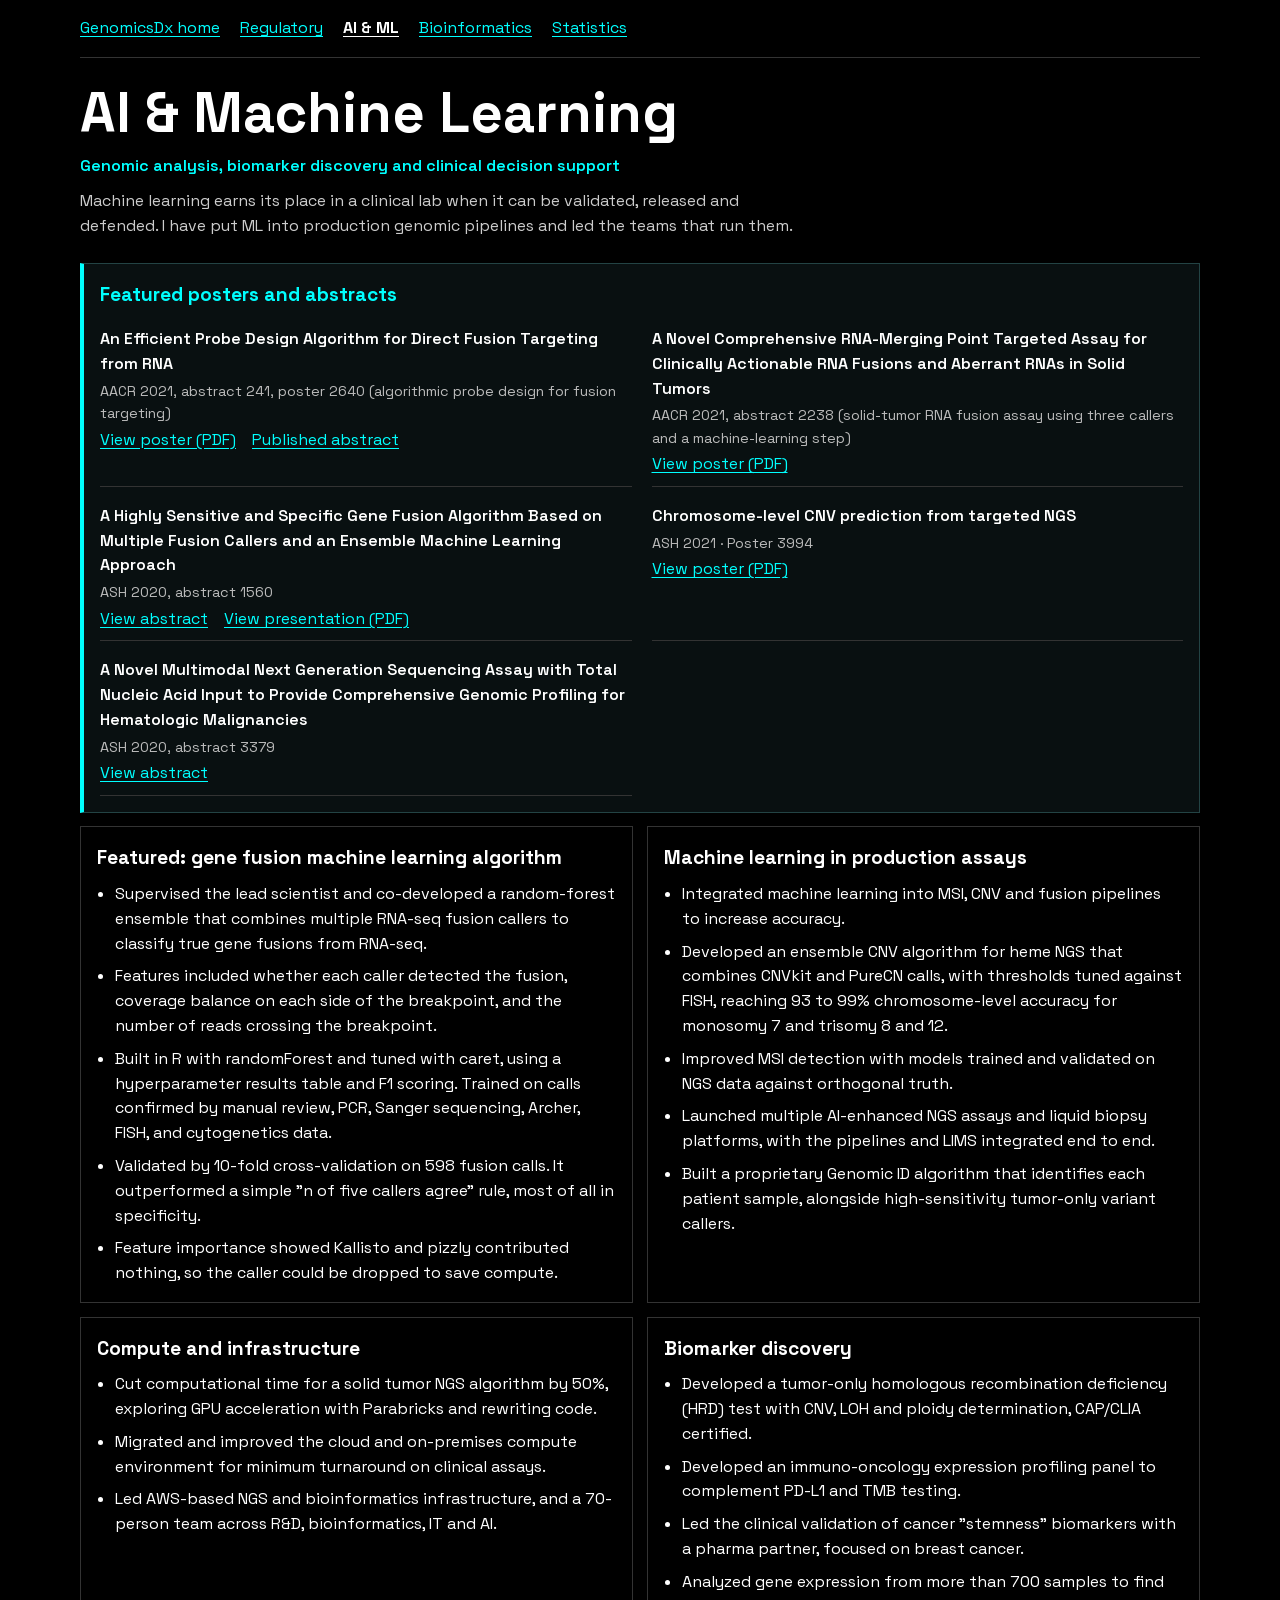
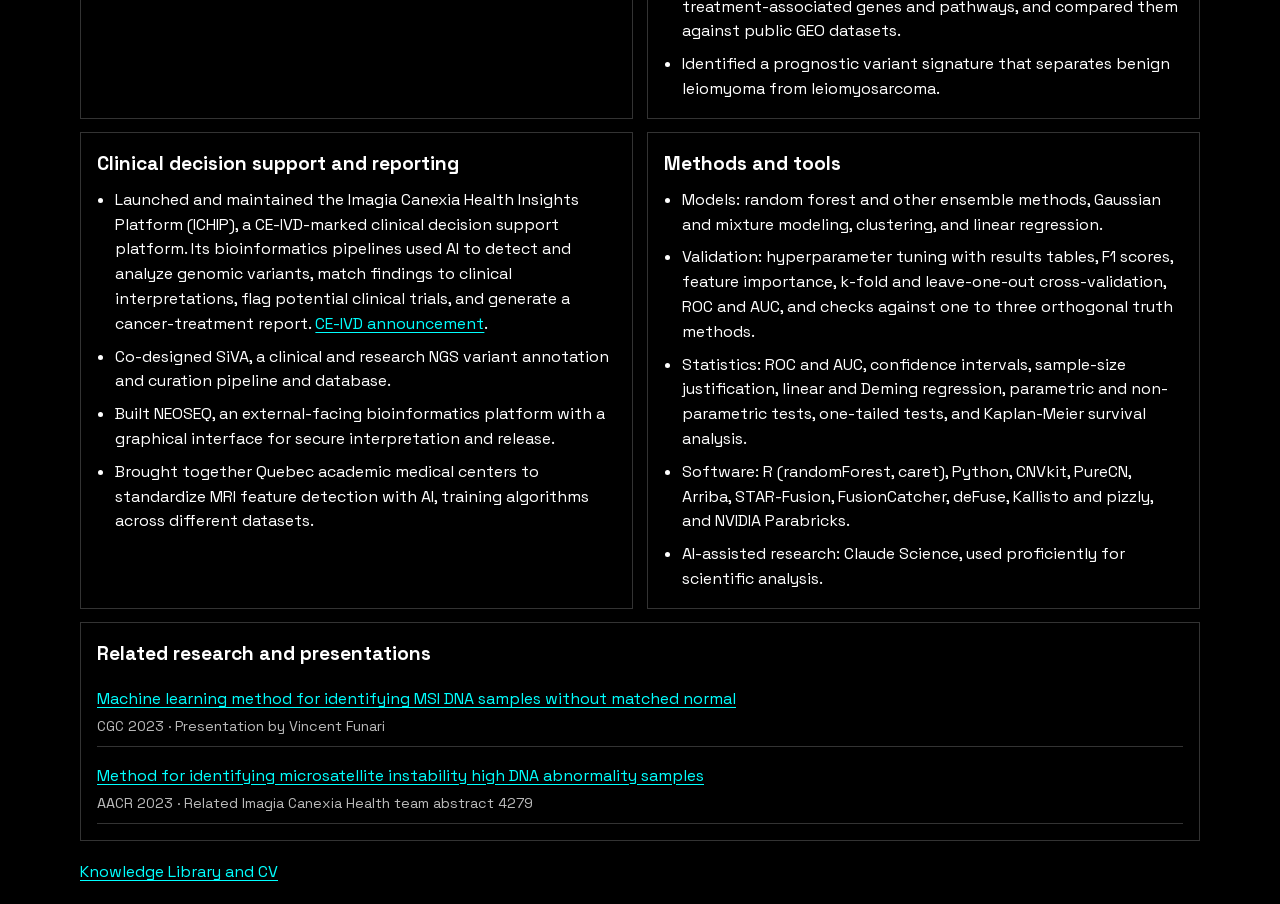
==== commit f1a549eb: "Add files via upload" ====
--- a/ai-ml.html
+++ b/ai-ml.html
@@ -20,13 +20,23 @@
     <p class="intro">Machine learning earns its place in a clinical lab when it can be validated, released and defended. I have put ML into production genomic pipelines and led the teams that run them.</p>
   </header>
       <div class="capability-grid">
+  <div class="block featured-posters">
+    <h2>Featured posters and abstracts</h2>
+    <ul class="links">
+      <li><span class="t">An Efficient Probe Design Algorithm for Direct Fusion Targeting from RNA</span><span class="m">AACR 2021, abstract 241, poster 2640 (algorithmic probe design for fusion targeting)</span><span><a href="https://neogenomics.com/sites/default/files/literature/20210326_AACR_Poster_2640.pdf">View poster (PDF)</a><a href="https://doi.org/10.1158/1538-7445.AM2021-241">Published abstract</a></span></li>
+      <li><span class="t">A Novel Comprehensive RNA-Merging Point Targeted Assay for Clinically Actionable RNA Fusions and Aberrant RNAs in Solid Tumors</span><span class="m">AACR 2021, abstract 2238 (solid-tumor RNA fusion assay using three callers and a machine-learning step)</span><span><a href="https://neogenomics.com/sites/default/files/literature/AACR_2021_Poster_2238_control_3643_final.pdf">View poster (PDF)</a></span></li>
+      <li><span class="t">A Highly Sensitive and Specific Gene Fusion Algorithm Based on Multiple Fusion Callers and an Ensemble Machine Learning Approach</span><span class="m">ASH 2020, abstract 1560</span><span><a href="https://ash.confex.com/ash/2020/webprogram/Paper142020.html">View abstract</a><a href="https://www.neogenomics.com/sites/default/files/literature/ASH-2020-Presentation-Brad-Thomas.pdf">View presentation (PDF)</a></span></li>
+      <li><span class="t">Chromosome-level CNV prediction from targeted NGS</span><span class="m">ASH 2021 · Poster 3994</span><span><a href="https://cms.neogenomics.com/sites/default/files/literature/ASH%2520Hyunjun%25202021.pdf">View poster (PDF)</a></span></li>
+      <li><span class="t">A Novel Multimodal Next Generation Sequencing Assay with Total Nucleic Acid Input to Provide Comprehensive Genomic Profiling for Hematologic Malignancies</span><span class="m">ASH 2020, abstract 3379</span><span><a href="https://ash.confex.com/ash/2020/webprogram/Paper140460.html">View abstract</a></span></li>
+    </ul>
+  </div>
 
   <div class="block">
     <h2>Featured: gene fusion machine learning algorithm</h2>
     <ul>
       <li>Supervised the lead scientist and co-developed a random-forest ensemble that combines multiple RNA-seq fusion callers to classify true gene fusions from RNA-seq.</li>
       <li>Features included whether each caller detected the fusion, coverage balance on each side of the breakpoint, and the number of reads crossing the breakpoint.</li>
-      <li>Built in R with randomForest and tuned with caret, using a hyperparameter results table and F1 scoring. Trained on calls confirmed by manual review, PCR, Sanger sequencing and Archer.</li>
+      <li>Built in R with randomForest and tuned with caret, using a hyperparameter results table and F1 scoring. Trained on calls confirmed by manual review, PCR, Sanger sequencing, Archer, FISH, and cytogenetics data.</li>
       <li>Validated by 10-fold cross-validation on 598 fusion calls. It outperformed a simple &quot;n of five callers agree&quot; rule, most of all in specificity.</li>
       <li>Feature importance showed Kallisto and pizzly contributed nothing, so the caller could be dropped to save compute.</li>
     </ul>
@@ -67,9 +77,9 @@
   <div class="block">
     <h2>Clinical decision support and reporting</h2>
     <ul>
+      <li>Launched and maintained the Imagia Canexia Health Insights Platform (ICHIP), a CE-IVD-marked clinical decision support platform. Its bioinformatics pipelines used AI to detect and analyze genomic variants, match findings to clinical interpretations, flag potential clinical trials, and generate a cancer-treatment report. <a href="https://www.businesswire.com/news/home/20220615005252/en/Imagia-Canexia-Health-Achieves-First-CE-IVD-Status-in-the-E.U.-to-Deploy-Comprehensive-Cancer-Testing-Platform">CE-IVD announcement</a>.</li>
       <li>Co-designed SiVA, a clinical and research NGS variant annotation and curation pipeline and database.</li>
       <li>Built NEOSEQ, an external-facing bioinformatics platform with a graphical interface for secure interpretation and release.</li>
-      <li>Secured the CE-IVD mark for bioinformatics pipelines, cloud and reporting infrastructure.</li>
       <li>Brought together Quebec academic medical centers to standardize MRI feature detection with AI, training algorithms across different datasets.</li>
     </ul>
   </div>
@@ -85,16 +95,7 @@
     </ul>
   </div>
 
-  <div class="block references">
-    <h2>Posters and abstracts</h2>
-    <ul class="links">
-      <li><span class="t">An Efficient Probe Design Algorithm for Direct Fusion Targeting from RNA</span><span class="m">AACR 2021, abstract 241, poster 2640 (algorithmic probe design for fusion targeting)</span><span><a href="https://neogenomics.com/sites/default/files/literature/20210326_AACR_Poster_2640.pdf">View poster (PDF)</a><a href="https://doi.org/10.1158/1538-7445.AM2021-241">Published abstract</a></span></li>
-      <li><span class="t">A Novel Comprehensive RNA-Merging Point Targeted Assay for Clinically Actionable RNA Fusions and Aberrant RNAs in Solid Tumors</span><span class="m">AACR 2021, abstract 2238 (solid-tumor RNA fusion assay using three callers and a machine-learning step)</span><span><a href="https://neogenomics.com/sites/default/files/literature/AACR_2021_Poster_2238_control_3643_final.pdf">View poster (PDF)</a></span></li>
-      <li><span class="t">A Highly Sensitive and Specific Gene Fusion Algorithm Based on Multiple Fusion Callers and an Ensemble Machine Learning Approach</span><span class="m">ASH 2020, abstract 1560</span><span><a href="https://ash.confex.com/ash/2020/webprogram/Paper142020.html">View abstract</a><a href="https://www.neogenomics.com/sites/default/files/literature/ASH-2020-Presentation-Brad-Thomas.pdf">View presentation (PDF)</a></span></li>
-      <li><span class="t">Chromosome-level CNV prediction from targeted NGS</span><span class="m">ASH 2021 · Poster 3994</span><span><a href="https://cms.neogenomics.com/sites/default/files/literature/ASH%2520Hyunjun%25202021.pdf">View poster (PDF)</a></span></li>
-      <li><span class="t">A Novel Multimodal Next Generation Sequencing Assay with Total Nucleic Acid Input to Provide Comprehensive Genomic Profiling for Hematologic Malignancies</span><span class="m">ASH 2020, abstract 3379</span><span><a href="https://ash.confex.com/ash/2020/webprogram/Paper140460.html">View abstract</a></span></li>
-    </ul>
-  </div>
+  
 
   
 <div class="block references"><h2>Related research and presentations</h2><ul class="links"><li><a href="https://www.cancergenomics.org/meetings/2023_scientific_program.php">Machine learning method for identifying MSI DNA samples without matched normal</a><span class="m">CGC 2023 · Presentation by Vincent Funari</span></li><li><a href="https://doi.org/10.1158/1538-7445.AM2023-4279">Method for identifying microsatellite instability high DNA abnormality samples</a><span class="m">AACR 2023 · Related Imagia Canexia Health team abstract 4279</span></li></ul></div></div>
--- a/site.css
+++ b/site.css
@@ -1,3 +1,3 @@
 @font-face{font-family:Space Grotesk;font-style:normal;font-weight:300 700;font-display:swap;src:url(fonts/spacegrotesk/v22/V8mDoQDjQSkFtoMM3T6r8E7mPb54C_k3HqUtEw.woff2) format("woff2");unicode-range:u+0102-0103,u+0110-0111,u+0128-0129,u+0168-0169,u+01a0-01a1,u+01af-01b0,u+0300-0301,u+0303-0304,u+0308-0309,u+0323,u+0329,u+1ea0-1ef9,u+20ab}@font-face{font-family:Space Grotesk;font-style:normal;font-weight:300 700;font-display:swap;src:url(fonts/spacegrotesk/v22/V8mDoQDjQSkFtoMM3T6r8E7mPb94C_k3HqUtEw.woff2) format("woff2");unicode-range:u+0100-02ba,u+02bd-02c5,u+02c7-02cc,u+02ce-02d7,u+02dd-02ff,u+0304,u+0308,u+0329,u+1d00-1dbf,u+1e00-1e9f,u+1ef2-1eff,u+2020,u+20a0-20ab,u+20ad-20c4,u+2113,u+2c60-2c7f,u+a720-a7ff}@font-face{font-family:Space Grotesk;font-style:normal;font-weight:300 700;font-display:swap;src:url(fonts/spacegrotesk/v22/V8mDoQDjQSkFtoMM3T6r8E7mPbF4C_k3HqU.woff2) format("woff2");unicode-range:u+00??,u+0131,u+0152-0153,u+02bb-02bc,u+02c6,u+02da,u+02dc,u+0304,u+0308,u+0329,u+2000-206f,u+20ac,u+2122,u+2191,u+2193,u+2212,u+2215,u+feff,u+fffd}*,:after,:before{--tw-border-spacing-x:0;--tw-border-spacing-y:0;--tw-translate-x:0;--tw-translate-y:0;--tw-rotate:0;--tw-skew-x:0;--tw-skew-y:0;--tw-scale-x:1;--tw-scale-y:1;--tw-pan-x: ;--tw-pan-y: ;--tw-pinch-zoom: ;--tw-scroll-snap-strictness:proximity;--tw-gradient-from-position: ;--tw-gradient-via-position: ;--tw-gradient-to-position: ;--tw-ordinal: ;--tw-slashed-zero: ;--tw-numeric-figure: ;--tw-numeric-spacing: ;--tw-numeric-fraction: ;--tw-ring-inset: ;--tw-ring-offset-width:0px;--tw-ring-offset-color:#fff;--tw-ring-color:rgba(59,130,246,.5);--tw-ring-offset-shadow:0 0 #0000;--tw-ring-shadow:0 0 #0000;--tw-shadow:0 0 #0000;--tw-shadow-colored:0 0 #0000;--tw-blur: ;--tw-brightness: ;--tw-contrast: ;--tw-grayscale: ;--tw-hue-rotate: ;--tw-invert: ;--tw-saturate: ;--tw-sepia: ;--tw-drop-shadow: ;--tw-backdrop-blur: ;--tw-backdrop-brightness: ;--tw-backdrop-contrast: ;--tw-backdrop-grayscale: ;--tw-backdrop-hue-rotate: ;--tw-backdrop-invert: ;--tw-backdrop-opacity: ;--tw-backdrop-saturate: ;--tw-backdrop-sepia: ;--tw-contain-size: ;--tw-contain-layout: ;--tw-contain-paint: ;--tw-contain-style: }::backdrop{--tw-border-spacing-x:0;--tw-border-spacing-y:0;--tw-translate-x:0;--tw-translate-y:0;--tw-rotate:0;--tw-skew-x:0;--tw-skew-y:0;--tw-scale-x:1;--tw-scale-y:1;--tw-pan-x: ;--tw-pan-y: ;--tw-pinch-zoom: ;--tw-scroll-snap-strictness:proximity;--tw-gradient-from-position: ;--tw-gradient-via-position: ;--tw-gradient-to-position: ;--tw-ordinal: ;--tw-slashed-zero: ;--tw-numeric-figure: ;--tw-numeric-spacing: ;--tw-numeric-fraction: ;--tw-ring-inset: ;--tw-ring-offset-width:0px;--tw-ring-offset-color:#fff;--tw-ring-color:rgba(59,130,246,.5);--tw-ring-offset-shadow:0 0 #0000;--tw-ring-shadow:0 0 #0000;--tw-shadow:0 0 #0000;--tw-shadow-colored:0 0 #0000;--tw-blur: ;--tw-brightness: ;--tw-contrast: ;--tw-grayscale: ;--tw-hue-rotate: ;--tw-invert: ;--tw-saturate: ;--tw-sepia: ;--tw-drop-shadow: ;--tw-backdrop-blur: ;--tw-backdrop-brightness: ;--tw-backdrop-contrast: ;--tw-backdrop-grayscale: ;--tw-backdrop-hue-rotate: ;--tw-backdrop-invert: ;--tw-backdrop-opacity: ;--tw-backdrop-saturate: ;--tw-backdrop-sepia: ;--tw-contain-size: ;--tw-contain-layout: ;--tw-contain-paint: ;--tw-contain-style: }
 
-/*! tailwindcss v3.4.17 | MIT License | https://tailwindcss.com*/*,:after,:before{box-sizing:border-box;border:0 solid #e5e7eb}:after,:before{--tw-content:""}:host,html{line-height:1.5;-webkit-text-size-adjust:100%;-moz-tab-size:4;-o-tab-size:4;tab-size:4;font-family:ui-sans-serif,system-ui,sans-serif,Apple Color Emoji,Segoe UI Emoji,Segoe UI Symbol,Noto Color Emoji;font-feature-settings:normal;font-variation-settings:normal;-webkit-tap-highlight-color:transparent}body{margin:0;line-height:inherit}hr{height:0;color:inherit;border-top-width:1px}abbr:where([title]){-webkit-text-decoration:underline dotted;text-decoration:underline dotted}h1,h2,h3,h4,h5,h6{font-size:inherit;font-weight:inherit}a{color:inherit;text-decoration:inherit}b,strong{font-weight:bolder}code,kbd,pre,samp{font-family:ui-monospace,SFMono-Regular,Menlo,Monaco,Consolas,Liberation Mono,Courier New,monospace;font-feature-settings:normal;font-variation-settings:normal;font-size:1em}small{font-size:80%}sub,sup{font-size:75%;line-height:0;position:relative;vertical-align:baseline}sub{bottom:-.25em}sup{top:-.5em}table{text-indent:0;border-color:inherit;border-collapse:collapse}button,input,optgroup,select,textarea{font-family:inherit;font-feature-settings:inherit;font-variation-settings:inherit;font-size:100%;font-weight:inherit;line-height:inherit;letter-spacing:inherit;color:inherit;margin:0;padding:0}button,select{text-transform:none}button,input:where([type=button]),input:where([type=reset]),input:where([type=submit]){-webkit-appearance:button;background-color:transparent;background-image:none}:-moz-focusring{outline:auto}:-moz-ui-invalid{box-shadow:none}progress{vertical-align:baseline}::-webkit-inner-spin-button,::-webkit-outer-spin-button{height:auto}[type=search]{-webkit-appearance:textfield;outline-offset:-2px}::-webkit-search-decoration{-webkit-appearance:none}::-webkit-file-upload-button{-webkit-appearance:button;font:inherit}summary{display:list-item}blockquote,dd,dl,figure,h1,h2,h3,h4,h5,h6,hr,p,pre{margin:0}fieldset{margin:0}fieldset,legend{padding:0}menu,ol,ul{list-style:none;margin:0;padding:0}dialog{padding:0}textarea{resize:vertical}input::-moz-placeholder,textarea::-moz-placeholder{opacity:1;color:#9ca3af}input::placeholder,textarea::placeholder{opacity:1;color:#9ca3af}[role=button],button{cursor:pointer}:disabled{cursor:default}audio,canvas,embed,iframe,img,object,svg,video{display:block;vertical-align:middle}img,video{max-width:100%;height:auto}[hidden]:where(:not([hidden=until-found])){display:none}.pointer-events-none{pointer-events:none}.fixed{position:fixed}.absolute{position:absolute}.relative{position:relative}.inset-0{inset:0}.-right-10{right:-2.5rem}.-top-12{top:-3rem}.bottom-0{bottom:0}.bottom-1\/4{bottom:25%}.bottom-full{bottom:100%}.left-0{left:0}.left-10{left:2.5rem}.right-0{right:0}.right-10{right:2.5rem}.right-4{right:1rem}.right-\[-1px\]{right:-1px}.top-0{top:0}.top-1\/2{top:50%}.top-1\/4{top:25%}.top-4{top:1rem}.isolate{isolation:isolate}.-z-10{z-index:-10}.z-0{z-index:0}.z-10{z-index:10}.z-20{z-index:20}.z-50{z-index:50}.col-span-12{grid-column:span 12/span 12}.mx-auto{margin-left:auto;margin-right:auto}.mb-1{margin-bottom:.25rem}.mb-16{margin-bottom:4rem}.mb-2{margin-bottom:.5rem}.mb-20{margin-bottom:5rem}.mb-3{margin-bottom:.75rem}.mb-4{margin-bottom:1rem}.mb-5{margin-bottom:1.25rem}.mb-6{margin-bottom:1.5rem}.mb-8{margin-bottom:2rem}.ml-1{margin-left:.25rem}.ml-2{margin-left:.5rem}.ml-7{margin-left:1.75rem}.mt-0\.5{margin-top:.125rem}.mt-1{margin-top:.25rem}.mt-2{margin-top:.5rem}.mt-4{margin-top:1rem}.mt-5{margin-top:1.25rem}.mt-6{margin-top:1.5rem}.mt-auto{margin-top:auto}.block{display:block}.inline-block{display:inline-block}.flex{display:flex}.inline-flex{display:inline-flex}.table{display:table}.grid{display:grid}.hidden{display:none}.h-0\.5{height:.125rem}.h-1{height:.25rem}.h-10{height:2.5rem}.h-12{height:3rem}.h-16{height:4rem}.h-2{height:.5rem}.h-3{height:.75rem}.h-32{height:8rem}.h-36{height:9rem}.h-4{height:1rem}.h-5{height:1.25rem}.h-6{height:1.5rem}.h-64{height:16rem}.h-8{height:2rem}.h-9{height:2.25rem}.h-96{height:24rem}.h-\[2px\]{height:2px}.h-full{height:100%}.min-h-screen{min-height:100vh}.w-1\/3{width:33.333333%}.w-10{width:2.5rem}.w-12{width:3rem}.w-16{width:4rem}.w-3{width:.75rem}.w-36{width:9rem}.w-4{width:1rem}.w-5{width:1.25rem}.w-6{width:1.5rem}.w-64{width:16rem}.w-8{width:2rem}.w-9{width:2.25rem}.w-96{width:24rem}.w-\[2px\]{width:2px}.w-full{width:100%}.max-w-2xl{max-width:42rem}.max-w-3xl{max-width:48rem}.max-w-5xl{max-width:64rem}.max-w-md{max-width:28rem}.flex-1{flex:1 1 0%}.flex-shrink-0,.shrink-0{flex-shrink:0}.origin-left{transform-origin:left}.translate-y-full{--tw-translate-y:100%}.rotate-90,.translate-y-full{transform:translate(var(--tw-translate-x),var(--tw-translate-y)) rotate(var(--tw-rotate)) skewX(var(--tw-skew-x)) skewY(var(--tw-skew-y)) scaleX(var(--tw-scale-x)) scaleY(var(--tw-scale-y))}.rotate-90{--tw-rotate:90deg}.cursor-pointer{cursor:pointer}.resize{resize:both}.scroll-mt-24{scroll-margin-top:6rem}.list-disc{list-style-type:disc}.grid-cols-1{grid-template-columns:repeat(1,minmax(0,1fr))}.grid-cols-12{grid-template-columns:repeat(12,minmax(0,1fr))}.flex-col{flex-direction:column}.items-start{align-items:flex-start}.items-end{align-items:flex-end}.items-center{align-items:center}.justify-end{justify-content:flex-end}.justify-center{justify-content:center}.justify-between{justify-content:space-between}.gap-12{gap:3rem}.gap-2{gap:.5rem}.gap-3{gap:.75rem}.gap-4{gap:1rem}.gap-5{gap:1.25rem}.gap-8{gap:2rem}.gap-x-7{-moz-column-gap:1.75rem;column-gap:1.75rem}.gap-y-2{row-gap:.5rem}.space-y-12>:not([hidden])~:not([hidden]){--tw-space-y-reverse:0;margin-top:calc(3rem*(1 - var(--tw-space-y-reverse)));margin-bottom:calc(3rem*var(--tw-space-y-reverse))}.space-y-2>:not([hidden])~:not([hidden]){--tw-space-y-reverse:0;margin-top:calc(.5rem*(1 - var(--tw-space-y-reverse)));margin-bottom:calc(.5rem*var(--tw-space-y-reverse))}.space-y-3>:not([hidden])~:not([hidden]){--tw-space-y-reverse:0;margin-top:calc(.75rem*(1 - var(--tw-space-y-reverse)));margin-bottom:calc(.75rem*var(--tw-space-y-reverse))}.space-y-4>:not([hidden])~:not([hidden]){--tw-space-y-reverse:0;margin-top:calc(1rem*(1 - var(--tw-space-y-reverse)));margin-bottom:calc(1rem*var(--tw-space-y-reverse))}.space-y-6>:not([hidden])~:not([hidden]){--tw-space-y-reverse:0;margin-top:calc(1.5rem*(1 - var(--tw-space-y-reverse)));margin-bottom:calc(1.5rem*var(--tw-space-y-reverse))}.divide-y>:not([hidden])~:not([hidden]){--tw-divide-y-reverse:0;border-top-width:calc(1px*(1 - var(--tw-divide-y-reverse)));border-bottom-width:calc(1px*var(--tw-divide-y-reverse))}.divide-foreground\/10>:not([hidden])~:not([hidden]){border-color:hsla(0,0%,100%,.1)}.overflow-hidden{overflow:hidden}.overflow-clip{overflow:clip}.rounded{border-radius:.25rem}.rounded-full{border-radius:9999px}.rounded-lg{border-radius:.5rem}.border{border-width:1px}.border-b{border-bottom-width:1px}.border-l-2{border-left-width:2px}.border-l-8{border-left-width:8px}.border-r{border-right-width:1px}.border-t{border-top-width:1px}.border-foreground\/10{border-color:hsla(0,0%,100%,.1)}.border-foreground\/20{border-color:hsla(0,0%,100%,.2)}.border-foreground\/30{border-color:hsla(0,0%,100%,.3)}.border-primary{--tw-border-opacity:1;border-color:rgb(0 255 255/var(--tw-border-opacity,1))}.border-primary\/20{border-color:rgba(0,255,255,.2)}.border-primary\/30{border-color:rgba(0,255,255,.3)}.border-primary\/40{border-color:rgba(0,255,255,.4)}.border-l-primary{--tw-border-opacity:1;border-left-color:rgb(0 255 255/var(--tw-border-opacity,1))}.bg-background{--tw-bg-opacity:1;background-color:rgb(0 0 0/var(--tw-bg-opacity,1))}.bg-background\/50{background-color:rgba(0,0,0,.5)}.bg-background\/95{background-color:rgba(0,0,0,.95)}.bg-foreground{--tw-bg-opacity:1;background-color:rgb(255 255 255/var(--tw-bg-opacity,1))}.bg-foreground\/10{background-color:hsla(0,0%,100%,.1)}.bg-foreground\/5{background-color:hsla(0,0%,100%,.05)}.bg-neutral-950{--tw-bg-opacity:1;background-color:rgb(10 10 10/var(--tw-bg-opacity,1))}.bg-primary{--tw-bg-opacity:1;background-color:rgb(0 255 255/var(--tw-bg-opacity,1))}.bg-primary\/10{background-color:rgba(0,255,255,.1)}.bg-primary\/5{background-color:rgba(0,255,255,.05)}.bg-primary\/50{background-color:rgba(0,255,255,.5)}.bg-transparent{background-color:transparent}.bg-white{--tw-bg-opacity:1;background-color:rgb(255 255 255/var(--tw-bg-opacity,1))}.bg-gradient-to-r{background-image:linear-gradient(to right,var(--tw-gradient-stops))}.from-transparent{--tw-gradient-from:transparent var(--tw-gradient-from-position);--tw-gradient-to:transparent var(--tw-gradient-to-position);--tw-gradient-stops:var(--tw-gradient-from),var(--tw-gradient-to)}.via-primary{--tw-gradient-to:rgba(0,255,255,0) var(--tw-gradient-to-position);--tw-gradient-stops:var(--tw-gradient-from),#0ff var(--tw-gradient-via-position),var(--tw-gradient-to)}.to-transparent{--tw-gradient-to:transparent var(--tw-gradient-to-position)}.p-3{padding:.75rem}.p-4{padding:1rem}.p-5{padding:1.25rem}.p-6{padding:1.5rem}.p-8{padding:2rem}.px-4{padding-left:1rem;padding-right:1rem}.px-6{padding-left:1.5rem;padding-right:1.5rem}.px-8{padding-left:2rem;padding-right:2rem}.py-2{padding-top:.5rem;padding-bottom:.5rem}.py-3{padding-top:.75rem;padding-bottom:.75rem}.py-4{padding-top:1rem;padding-bottom:1rem}.py-6{padding-top:1.5rem;padding-bottom:1.5rem}.py-7{padding-top:1.75rem;padding-bottom:1.75rem}.py-8{padding-top:2rem;padding-bottom:2rem}.pb-12{padding-bottom:3rem}.pb-2{padding-bottom:.5rem}.pb-8{padding-bottom:2rem}.pl-5{padding-left:1.25rem}.pl-6{padding-left:1.5rem}.pt-2{padding-top:.5rem}.pt-28{padding-top:7rem}.pt-4{padding-top:1rem}.text-left{text-align:left}.text-center{text-align:center}.font-heading,.font-paragraph{font-family:Space Grotesk,system-ui,sans-serif}.text-2xl{font-size:1.5rem;line-height:1.3;letter-spacing:.05em;font-weight:600}.text-3xl{font-size:1.875rem;line-height:1.2;letter-spacing:.06em;font-weight:700}.text-4xl{font-size:2.25rem;line-height:1.1;letter-spacing:.07em;font-weight:700}.text-\[clamp\(1\.3rem\2c 3vw\2c 2rem\)\]{font-size:clamp(1.3rem,3vw,2rem)}.text-\[clamp\(1\.75rem\2c 5\.5vw\2c 4\.5rem\)\]{font-size:clamp(1.75rem,5.5vw,4.5rem)}.text-\[clamp\(1\.85rem\2c 5\.5vw\2c 5rem\)\]{font-size:clamp(1.85rem,5.5vw,5rem)}.text-\[clamp\(2rem\2c 6vw\2c 5\.5rem\)\]{font-size:clamp(2rem,6vw,5.5rem)}.text-base{font-size:1rem;font-weight:400}.text-base,.text-lg{line-height:1.5;letter-spacing:.04em}.text-lg{font-size:1.125rem;font-weight:500}.text-sm{font-size:.875rem;line-height:1.3;letter-spacing:.03em;font-weight:400}.text-xl{font-size:1.25rem;line-height:1.4;letter-spacing:.05em;font-weight:500}.text-xs{font-size:.75rem;line-height:1.2;letter-spacing:.02em;font-weight:400}.font-bold{font-weight:700}.uppercase{text-transform:uppercase}.leading-\[0\.95\]{line-height:.95}.leading-\[1\.05\]{line-height:1.05}.leading-none{line-height:1}.leading-relaxed{line-height:1.625}.leading-tight{line-height:1.25}.tracking-tight{letter-spacing:-.025em}.tracking-tighter{letter-spacing:-.05em}.tracking-wider{letter-spacing:.05em}.tracking-widest{letter-spacing:.1em}.text-background{--tw-text-opacity:1;color:rgb(0 0 0/var(--tw-text-opacity,1))}.text-foreground{--tw-text-opacity:1;color:rgb(255 255 255/var(--tw-text-opacity,1))}.text-foreground\/50{color:hsla(0,0%,100%,.5)}.text-foreground\/60{color:hsla(0,0%,100%,.6)}.text-foreground\/70{color:hsla(0,0%,100%,.7)}.text-foreground\/80{color:hsla(0,0%,100%,.8)}.text-primary{--tw-text-opacity:1;color:rgb(0 255 255/var(--tw-text-opacity,1))}.text-primary-foreground{--tw-text-opacity:1;color:rgb(0 0 0/var(--tw-text-opacity,1))}.underline{text-decoration-line:underline}.underline-offset-4{text-underline-offset:4px}.opacity-20{opacity:.2}.opacity-40{opacity:.4}.mix-blend-difference{mix-blend-mode:difference}.shadow-lg{--tw-shadow:0 10px 15px -3px rgba(0,0,0,.1),0 4px 6px -4px rgba(0,0,0,.1);--tw-shadow-colored:0 10px 15px -3px var(--tw-shadow-color),0 4px 6px -4px var(--tw-shadow-color);box-shadow:var(--tw-ring-offset-shadow,0 0 #0000),var(--tw-ring-shadow,0 0 #0000),var(--tw-shadow)}.blur-\[100px\]{--tw-blur:blur(100px)}.blur-\[100px\],.blur-\[120px\]{filter:var(--tw-blur) var(--tw-brightness) var(--tw-contrast) var(--tw-grayscale) var(--tw-hue-rotate) var(--tw-invert) var(--tw-saturate) var(--tw-sepia) var(--tw-drop-shadow)}.blur-\[120px\]{--tw-blur:blur(120px)}.filter{filter:var(--tw-blur) var(--tw-brightness) var(--tw-contrast) var(--tw-grayscale) var(--tw-hue-rotate) var(--tw-invert) var(--tw-saturate) var(--tw-sepia) var(--tw-drop-shadow)}.backdrop-blur-sm{--tw-backdrop-blur:blur(4px);-webkit-backdrop-filter:var(--tw-backdrop-blur) var(--tw-backdrop-brightness) var(--tw-backdrop-contrast) var(--tw-backdrop-grayscale) var(--tw-backdrop-hue-rotate) var(--tw-backdrop-invert) var(--tw-backdrop-opacity) var(--tw-backdrop-saturate) var(--tw-backdrop-sepia);backdrop-filter:var(--tw-backdrop-blur) var(--tw-backdrop-brightness) var(--tw-backdrop-contrast) var(--tw-backdrop-grayscale) var(--tw-backdrop-hue-rotate) var(--tw-backdrop-invert) var(--tw-backdrop-opacity) var(--tw-backdrop-saturate) var(--tw-backdrop-sepia)}.transition{transition-property:color,background-color,border-color,text-decoration-color,fill,stroke,opacity,box-shadow,transform,filter,-webkit-backdrop-filter;transition-property:color,background-color,border-color,text-decoration-color,fill,stroke,opacity,box-shadow,transform,filter,backdrop-filter;transition-property:color,background-color,border-color,text-decoration-color,fill,stroke,opacity,box-shadow,transform,filter,backdrop-filter,-webkit-backdrop-filter;transition-timing-function:cubic-bezier(.4,0,.2,1);transition-duration:.15s}.transition-colors{transition-property:color,background-color,border-color,text-decoration-color,fill,stroke;transition-timing-function:cubic-bezier(.4,0,.2,1);transition-duration:.15s}.transition-transform{transition-property:transform;transition-timing-function:cubic-bezier(.4,0,.2,1);transition-duration:.15s}.duration-300{transition-duration:.3s}.ease-in-out{transition-timing-function:cubic-bezier(.4,0,.2,1)}.marker\:text-primary ::marker{color:#0ff}.marker\:text-primary::marker{color:#0ff}.selection\:bg-primary ::-moz-selection{--tw-bg-opacity:1;background-color:rgb(0 255 255/var(--tw-bg-opacity,1))}.selection\:bg-primary ::selection{--tw-bg-opacity:1;background-color:rgb(0 255 255/var(--tw-bg-opacity,1))}.selection\:text-primary-foreground ::-moz-selection{--tw-text-opacity:1;color:rgb(0 0 0/var(--tw-text-opacity,1))}.selection\:text-primary-foreground ::selection{--tw-text-opacity:1;color:rgb(0 0 0/var(--tw-text-opacity,1))}.selection\:bg-primary::-moz-selection{--tw-bg-opacity:1;background-color:rgb(0 255 255/var(--tw-bg-opacity,1))}.selection\:bg-primary::selection{--tw-bg-opacity:1;background-color:rgb(0 255 255/var(--tw-bg-opacity,1))}.selection\:text-primary-foreground::-moz-selection{--tw-text-opacity:1;color:rgb(0 0 0/var(--tw-text-opacity,1))}.selection\:text-primary-foreground::selection{--tw-text-opacity:1;color:rgb(0 0 0/var(--tw-text-opacity,1))}@media (hover:hover) and (pointer:fine){.hover\:scale-105:hover{--tw-scale-x:1.05;--tw-scale-y:1.05;transform:translate(var(--tw-translate-x),var(--tw-translate-y)) rotate(var(--tw-rotate)) skewX(var(--tw-skew-x)) skewY(var(--tw-skew-y)) scaleX(var(--tw-scale-x)) scaleY(var(--tw-scale-y))}.hover\:border-primary:hover{--tw-border-opacity:1;border-color:rgb(0 255 255/var(--tw-border-opacity,1))}.hover\:border-primary\/50:hover{border-color:rgba(0,255,255,.5)}.hover\:bg-foreground\/20:hover{background-color:hsla(0,0%,100%,.2)}.hover\:bg-neutral-900:hover{--tw-bg-opacity:1;background-color:rgb(23 23 23/var(--tw-bg-opacity,1))}.hover\:bg-primary\/90:hover{background-color:rgba(0,255,255,.9)}.hover\:text-primary:hover{--tw-text-opacity:1;color:rgb(0 255 255/var(--tw-text-opacity,1))}}.focus-visible\:outline:focus-visible{outline-style:solid}.focus-visible\:outline-2:focus-visible{outline-width:2px}.focus-visible\:outline-primary:focus-visible{outline-color:#0ff}.disabled\:cursor-not-allowed:disabled{cursor:not-allowed}.disabled\:opacity-50:disabled{opacity:.5}.group\/demo:focus-within .group-focus-within\/demo\:block{display:block}@media (hover:hover) and (pointer:fine){.group\/demo:hover .group-hover\/demo\:block{display:block}.group:hover .group-hover\:translate-x-1{--tw-translate-x:0.25rem}.group:hover .group-hover\:translate-x-1,.group:hover .group-hover\:translate-y-0{transform:translate(var(--tw-translate-x),var(--tw-translate-y)) rotate(var(--tw-rotate)) skewX(var(--tw-skew-x)) skewY(var(--tw-skew-y)) scaleX(var(--tw-scale-x)) scaleY(var(--tw-scale-y))}.group:hover .group-hover\:translate-y-0{--tw-translate-y:0px}.group:hover .group-hover\:scale-125{--tw-scale-x:1.25;--tw-scale-y:1.25;transform:translate(var(--tw-translate-x),var(--tw-translate-y)) rotate(var(--tw-rotate)) skewX(var(--tw-skew-x)) skewY(var(--tw-skew-y)) scaleX(var(--tw-scale-x)) scaleY(var(--tw-scale-y))}.group:hover .group-hover\:text-foreground{--tw-text-opacity:1;color:rgb(255 255 255/var(--tw-text-opacity,1))}.group:hover .group-hover\:text-primary{--tw-text-opacity:1;color:rgb(0 255 255/var(--tw-text-opacity,1))}}@media (min-width:640px){.sm\:ml-3{margin-left:.75rem}.sm\:ml-6{margin-left:1.5rem}.sm\:w-72{width:18rem}.sm\:grid-cols-2{grid-template-columns:repeat(2,minmax(0,1fr))}.sm\:flex-row{flex-direction:row}.sm\:gap-8{gap:2rem}.sm\:p-6{padding:1.5rem}.sm\:px-8{padding-left:2rem;padding-right:2rem}.sm\:py-6{padding-top:1.5rem;padding-bottom:1.5rem}.sm\:pb-12{padding-bottom:3rem}.sm\:pt-32{padding-top:8rem}.sm\:text-5xl{font-size:3rem;line-height:1.1;letter-spacing:.08em;font-weight:800}}@media (min-width:768px){.md\:col-span-2{grid-column:span 2/span 2}.md\:col-span-5{grid-column:span 5/span 5}.md\:col-span-6{grid-column:span 6/span 6}.md\:col-start-2{grid-column-start:2}.md\:grid-cols-12{grid-template-columns:repeat(12,minmax(0,1fr))}.md\:grid-cols-2{grid-template-columns:repeat(2,minmax(0,1fr))}.md\:grid-cols-3{grid-template-columns:repeat(3,minmax(0,1fr))}.md\:flex-row{flex-direction:row}.md\:text-xl{font-size:1.25rem;line-height:1.4;letter-spacing:.05em;font-weight:500}}@media (min-width:1024px){.lg\:col-span-10{grid-column:span 10/span 10}.lg\:col-span-2{grid-column:span 2/span 2}.lg\:col-start-2{grid-column-start:2}.lg\:ml-12{margin-left:3rem}.lg\:ml-6{margin-left:1.5rem}.lg\:block{display:block}.lg\:flex{display:flex}.lg\:hidden{display:none}.lg\:grid-cols-3{grid-template-columns:repeat(3,minmax(0,1fr))}.lg\:grid-cols-4{grid-template-columns:repeat(4,minmax(0,1fr))}.lg\:py-12{padding-top:3rem;padding-bottom:3rem}}@media (min-width:1280px){.xl\:px-\[4vw\]{padding-left:4vw;padding-right:4vw}}+/*! tailwindcss v3.4.17 | MIT License | https://tailwindcss.com*/*,:after,:before{box-sizing:border-box;border:0 solid #e5e7eb}:after,:before{--tw-content:""}:host,html{line-height:1.5;-webkit-text-size-adjust:100%;-moz-tab-size:4;-o-tab-size:4;tab-size:4;font-family:ui-sans-serif,system-ui,sans-serif,Apple Color Emoji,Segoe UI Emoji,Segoe UI Symbol,Noto Color Emoji;font-feature-settings:normal;font-variation-settings:normal;-webkit-tap-highlight-color:transparent}body{margin:0;line-height:inherit}hr{height:0;color:inherit;border-top-width:1px}abbr:where([title]){-webkit-text-decoration:underline dotted;text-decoration:underline dotted}h1,h2,h3,h4,h5,h6{font-size:inherit;font-weight:inherit}a{color:inherit;text-decoration:inherit}b,strong{font-weight:bolder}code,kbd,pre,samp{font-family:ui-monospace,SFMono-Regular,Menlo,Monaco,Consolas,Liberation Mono,Courier New,monospace;font-feature-settings:normal;font-variation-settings:normal;font-size:1em}small{font-size:80%}sub,sup{font-size:75%;line-height:0;position:relative;vertical-align:baseline}sub{bottom:-.25em}sup{top:-.5em}table{text-indent:0;border-color:inherit;border-collapse:collapse}button,input,optgroup,select,textarea{font-family:inherit;font-feature-settings:inherit;font-variation-settings:inherit;font-size:100%;font-weight:inherit;line-height:inherit;letter-spacing:inherit;color:inherit;margin:0;padding:0}button,select{text-transform:none}button,input:where([type=button]),input:where([type=reset]),input:where([type=submit]){-webkit-appearance:button;background-color:transparent;background-image:none}:-moz-focusring{outline:auto}:-moz-ui-invalid{box-shadow:none}progress{vertical-align:baseline}::-webkit-inner-spin-button,::-webkit-outer-spin-button{height:auto}[type=search]{-webkit-appearance:textfield;outline-offset:-2px}::-webkit-search-decoration{-webkit-appearance:none}::-webkit-file-upload-button{-webkit-appearance:button;font:inherit}summary{display:list-item}blockquote,dd,dl,figure,h1,h2,h3,h4,h5,h6,hr,p,pre{margin:0}fieldset{margin:0}fieldset,legend{padding:0}menu,ol,ul{list-style:none;margin:0;padding:0}dialog{padding:0}textarea{resize:vertical}input::-moz-placeholder,textarea::-moz-placeholder{opacity:1;color:#9ca3af}input::placeholder,textarea::placeholder{opacity:1;color:#9ca3af}[role=button],button{cursor:pointer}:disabled{cursor:default}audio,canvas,embed,iframe,img,object,svg,video{display:block;vertical-align:middle}img,video{max-width:100%;height:auto}[hidden]:where(:not([hidden=until-found])){display:none}.pointer-events-none{pointer-events:none}.fixed{position:fixed}.absolute{position:absolute}.relative{position:relative}.inset-0{inset:0}.-right-10{right:-2.5rem}.-top-12{top:-3rem}.bottom-0{bottom:0}.bottom-1\/4{bottom:25%}.bottom-full{bottom:100%}.left-0{left:0}.left-10{left:2.5rem}.right-0{right:0}.right-10{right:2.5rem}.right-4{right:1rem}.right-\[-1px\]{right:-1px}.top-0{top:0}.top-1\/2{top:50%}.top-1\/4{top:25%}.top-4{top:1rem}.isolate{isolation:isolate}.-z-10{z-index:-10}.z-0{z-index:0}.z-10{z-index:10}.z-20{z-index:20}.z-50{z-index:50}.col-span-12{grid-column:span 12/span 12}.mx-auto{margin-left:auto;margin-right:auto}.mb-1{margin-bottom:.25rem}.mb-16{margin-bottom:4rem}.mb-2{margin-bottom:.5rem}.mb-20{margin-bottom:5rem}.mb-3{margin-bottom:.75rem}.mb-4{margin-bottom:1rem}.mb-5{margin-bottom:1.25rem}.mb-6{margin-bottom:1.5rem}.mb-8{margin-bottom:2rem}.ml-1{margin-left:.25rem}.ml-2{margin-left:.5rem}.ml-7{margin-left:1.75rem}.mt-0\.5{margin-top:.125rem}.mt-1{margin-top:.25rem}.mt-2{margin-top:.5rem}.mt-4{margin-top:1rem}.mt-5{margin-top:1.25rem}.mt-6{margin-top:1.5rem}.mt-auto{margin-top:auto}.block{display:block}.inline-block{display:inline-block}.flex{display:flex}.inline-flex{display:inline-flex}.table{display:table}.grid{display:grid}.hidden{display:none}.h-0\.5{height:.125rem}.h-1{height:.25rem}.h-10{height:2.5rem}.h-12{height:3rem}.h-16{height:4rem}.h-2{height:.5rem}.h-3{height:.75rem}.h-32{height:8rem}.h-36{height:9rem}.h-4{height:1rem}.h-5{height:1.25rem}.h-6{height:1.5rem}.h-64{height:16rem}.h-8{height:2rem}.h-9{height:2.25rem}.h-96{height:24rem}.h-\[2px\]{height:2px}.h-full{height:100%}.max-h-\[calc\(100dvh-6rem\)\]{max-height:calc(100dvh - 6rem)}.min-h-screen{min-height:100vh}.w-1\/3{width:33.333333%}.w-10{width:2.5rem}.w-12{width:3rem}.w-16{width:4rem}.w-3{width:.75rem}.w-36{width:9rem}.w-4{width:1rem}.w-5{width:1.25rem}.w-6{width:1.5rem}.w-64{width:16rem}.w-8{width:2rem}.w-9{width:2.25rem}.w-96{width:24rem}.w-\[2px\]{width:2px}.w-full{width:100%}.max-w-2xl{max-width:42rem}.max-w-3xl{max-width:48rem}.max-w-5xl{max-width:64rem}.max-w-md{max-width:28rem}.flex-1{flex:1 1 0%}.flex-shrink-0,.shrink-0{flex-shrink:0}.origin-left{transform-origin:left}.translate-y-full{--tw-translate-y:100%}.rotate-90,.translate-y-full{transform:translate(var(--tw-translate-x),var(--tw-translate-y)) rotate(var(--tw-rotate)) skewX(var(--tw-skew-x)) skewY(var(--tw-skew-y)) scaleX(var(--tw-scale-x)) scaleY(var(--tw-scale-y))}.rotate-90{--tw-rotate:90deg}.cursor-pointer{cursor:pointer}.resize{resize:both}.scroll-mt-24{scroll-margin-top:6rem}.list-disc{list-style-type:disc}.grid-cols-1{grid-template-columns:repeat(1,minmax(0,1fr))}.grid-cols-12{grid-template-columns:repeat(12,minmax(0,1fr))}.flex-col{flex-direction:column}.items-start{align-items:flex-start}.items-end{align-items:flex-end}.items-center{align-items:center}.justify-end{justify-content:flex-end}.justify-center{justify-content:center}.justify-between{justify-content:space-between}.gap-12{gap:3rem}.gap-2{gap:.5rem}.gap-3{gap:.75rem}.gap-4{gap:1rem}.gap-5{gap:1.25rem}.gap-8{gap:2rem}.gap-x-7{-moz-column-gap:1.75rem;column-gap:1.75rem}.gap-y-2{row-gap:.5rem}.space-y-12>:not([hidden])~:not([hidden]){--tw-space-y-reverse:0;margin-top:calc(3rem*(1 - var(--tw-space-y-reverse)));margin-bottom:calc(3rem*var(--tw-space-y-reverse))}.space-y-2>:not([hidden])~:not([hidden]){--tw-space-y-reverse:0;margin-top:calc(.5rem*(1 - var(--tw-space-y-reverse)));margin-bottom:calc(.5rem*var(--tw-space-y-reverse))}.space-y-3>:not([hidden])~:not([hidden]){--tw-space-y-reverse:0;margin-top:calc(.75rem*(1 - var(--tw-space-y-reverse)));margin-bottom:calc(.75rem*var(--tw-space-y-reverse))}.space-y-4>:not([hidden])~:not([hidden]){--tw-space-y-reverse:0;margin-top:calc(1rem*(1 - var(--tw-space-y-reverse)));margin-bottom:calc(1rem*var(--tw-space-y-reverse))}.space-y-6>:not([hidden])~:not([hidden]){--tw-space-y-reverse:0;margin-top:calc(1.5rem*(1 - var(--tw-space-y-reverse)));margin-bottom:calc(1.5rem*var(--tw-space-y-reverse))}.divide-y>:not([hidden])~:not([hidden]){--tw-divide-y-reverse:0;border-top-width:calc(1px*(1 - var(--tw-divide-y-reverse)));border-bottom-width:calc(1px*var(--tw-divide-y-reverse))}.divide-foreground\/10>:not([hidden])~:not([hidden]){border-color:hsla(0,0%,100%,.1)}.overflow-hidden{overflow:hidden}.overflow-clip{overflow:clip}.overflow-y-auto{overflow-y:auto}.rounded{border-radius:.25rem}.rounded-full{border-radius:9999px}.rounded-lg{border-radius:.5rem}.border{border-width:1px}.border-b{border-bottom-width:1px}.border-l-2{border-left-width:2px}.border-l-8{border-left-width:8px}.border-r{border-right-width:1px}.border-t{border-top-width:1px}.border-foreground\/10{border-color:hsla(0,0%,100%,.1)}.border-foreground\/20{border-color:hsla(0,0%,100%,.2)}.border-foreground\/30{border-color:hsla(0,0%,100%,.3)}.border-primary{--tw-border-opacity:1;border-color:rgb(0 255 255/var(--tw-border-opacity,1))}.border-primary\/20{border-color:rgba(0,255,255,.2)}.border-primary\/30{border-color:rgba(0,255,255,.3)}.border-primary\/40{border-color:rgba(0,255,255,.4)}.border-l-primary{--tw-border-opacity:1;border-left-color:rgb(0 255 255/var(--tw-border-opacity,1))}.bg-background{--tw-bg-opacity:1;background-color:rgb(0 0 0/var(--tw-bg-opacity,1))}.bg-background\/50{background-color:rgba(0,0,0,.5)}.bg-background\/95{background-color:rgba(0,0,0,.95)}.bg-foreground{--tw-bg-opacity:1;background-color:rgb(255 255 255/var(--tw-bg-opacity,1))}.bg-foreground\/10{background-color:hsla(0,0%,100%,.1)}.bg-foreground\/5{background-color:hsla(0,0%,100%,.05)}.bg-neutral-950{--tw-bg-opacity:1;background-color:rgb(10 10 10/var(--tw-bg-opacity,1))}.bg-primary{--tw-bg-opacity:1;background-color:rgb(0 255 255/var(--tw-bg-opacity,1))}.bg-primary\/10{background-color:rgba(0,255,255,.1)}.bg-primary\/5{background-color:rgba(0,255,255,.05)}.bg-primary\/50{background-color:rgba(0,255,255,.5)}.bg-transparent{background-color:transparent}.bg-white{--tw-bg-opacity:1;background-color:rgb(255 255 255/var(--tw-bg-opacity,1))}.bg-gradient-to-r{background-image:linear-gradient(to right,var(--tw-gradient-stops))}.from-transparent{--tw-gradient-from:transparent var(--tw-gradient-from-position);--tw-gradient-to:transparent var(--tw-gradient-to-position);--tw-gradient-stops:var(--tw-gradient-from),var(--tw-gradient-to)}.via-primary{--tw-gradient-to:rgba(0,255,255,0) var(--tw-gradient-to-position);--tw-gradient-stops:var(--tw-gradient-from),#0ff var(--tw-gradient-via-position),var(--tw-gradient-to)}.to-transparent{--tw-gradient-to:transparent var(--tw-gradient-to-position)}.p-3{padding:.75rem}.p-4{padding:1rem}.p-5{padding:1.25rem}.p-6{padding:1.5rem}.p-8{padding:2rem}.px-4{padding-left:1rem;padding-right:1rem}.px-5{padding-left:1.25rem;padding-right:1.25rem}.px-6{padding-left:1.5rem;padding-right:1.5rem}.px-8{padding-left:2rem;padding-right:2rem}.py-2{padding-top:.5rem;padding-bottom:.5rem}.py-3{padding-top:.75rem;padding-bottom:.75rem}.py-4{padding-top:1rem;padding-bottom:1rem}.py-5{padding-top:1.25rem;padding-bottom:1.25rem}.py-7{padding-top:1.75rem;padding-bottom:1.75rem}.py-8{padding-top:2rem;padding-bottom:2rem}.pb-12{padding-bottom:3rem}.pb-2{padding-bottom:.5rem}.pb-8{padding-bottom:2rem}.pl-5{padding-left:1.25rem}.pl-6{padding-left:1.5rem}.pt-2{padding-top:.5rem}.pt-20{padding-top:5rem}.pt-28{padding-top:7rem}.pt-4{padding-top:1rem}.text-left{text-align:left}.text-center{text-align:center}.font-heading,.font-paragraph{font-family:Space Grotesk,system-ui,sans-serif}.text-2xl{font-size:1.5rem;line-height:1.3;letter-spacing:.05em;font-weight:600}.text-3xl{font-size:1.875rem;line-height:1.2;letter-spacing:.06em;font-weight:700}.text-4xl{font-size:2.25rem;line-height:1.1;letter-spacing:.07em;font-weight:700}.text-\[clamp\(1\.3rem\2c 3vw\2c 2rem\)\]{font-size:clamp(1.3rem,3vw,2rem)}.text-\[clamp\(1\.75rem\2c 5\.5vw\2c 4\.5rem\)\]{font-size:clamp(1.75rem,5.5vw,4.5rem)}.text-\[clamp\(1\.85rem\2c 5\.5vw\2c 5rem\)\]{font-size:clamp(1.85rem,5.5vw,5rem)}.text-\[clamp\(2rem\2c 6vw\2c 5\.5rem\)\]{font-size:clamp(2rem,6vw,5.5rem)}.text-base{font-size:1rem;font-weight:400}.text-base,.text-lg{line-height:1.5;letter-spacing:.04em}.text-lg{font-size:1.125rem;font-weight:500}.text-sm{font-size:.875rem;line-height:1.3;letter-spacing:.03em;font-weight:400}.text-xl{font-size:1.25rem;line-height:1.4;letter-spacing:.05em;font-weight:500}.text-xs{font-size:.75rem;line-height:1.2;letter-spacing:.02em;font-weight:400}.font-bold{font-weight:700}.uppercase{text-transform:uppercase}.leading-\[0\.95\]{line-height:.95}.leading-\[1\.05\]{line-height:1.05}.leading-none{line-height:1}.leading-relaxed{line-height:1.625}.leading-tight{line-height:1.25}.tracking-tight{letter-spacing:-.025em}.tracking-tighter{letter-spacing:-.05em}.tracking-wider{letter-spacing:.05em}.tracking-widest{letter-spacing:.1em}.text-background{--tw-text-opacity:1;color:rgb(0 0 0/var(--tw-text-opacity,1))}.text-foreground{--tw-text-opacity:1;color:rgb(255 255 255/var(--tw-text-opacity,1))}.text-foreground\/50{color:hsla(0,0%,100%,.5)}.text-foreground\/60{color:hsla(0,0%,100%,.6)}.text-foreground\/70{color:hsla(0,0%,100%,.7)}.text-foreground\/80{color:hsla(0,0%,100%,.8)}.text-primary{--tw-text-opacity:1;color:rgb(0 255 255/var(--tw-text-opacity,1))}.text-primary-foreground{--tw-text-opacity:1;color:rgb(0 0 0/var(--tw-text-opacity,1))}.underline{text-decoration-line:underline}.underline-offset-4{text-underline-offset:4px}.opacity-20{opacity:.2}.opacity-40{opacity:.4}.mix-blend-difference{mix-blend-mode:difference}.shadow-lg{--tw-shadow:0 10px 15px -3px rgba(0,0,0,.1),0 4px 6px -4px rgba(0,0,0,.1);--tw-shadow-colored:0 10px 15px -3px var(--tw-shadow-color),0 4px 6px -4px var(--tw-shadow-color);box-shadow:var(--tw-ring-offset-shadow,0 0 #0000),var(--tw-ring-shadow,0 0 #0000),var(--tw-shadow)}.blur-\[100px\]{--tw-blur:blur(100px)}.blur-\[100px\],.blur-\[120px\]{filter:var(--tw-blur) var(--tw-brightness) var(--tw-contrast) var(--tw-grayscale) var(--tw-hue-rotate) var(--tw-invert) var(--tw-saturate) var(--tw-sepia) var(--tw-drop-shadow)}.blur-\[120px\]{--tw-blur:blur(120px)}.filter{filter:var(--tw-blur) var(--tw-brightness) var(--tw-contrast) var(--tw-grayscale) var(--tw-hue-rotate) var(--tw-invert) var(--tw-saturate) var(--tw-sepia) var(--tw-drop-shadow)}.backdrop-blur-sm{--tw-backdrop-blur:blur(4px);-webkit-backdrop-filter:var(--tw-backdrop-blur) var(--tw-backdrop-brightness) var(--tw-backdrop-contrast) var(--tw-backdrop-grayscale) var(--tw-backdrop-hue-rotate) var(--tw-backdrop-invert) var(--tw-backdrop-opacity) var(--tw-backdrop-saturate) var(--tw-backdrop-sepia);backdrop-filter:var(--tw-backdrop-blur) var(--tw-backdrop-brightness) var(--tw-backdrop-contrast) var(--tw-backdrop-grayscale) var(--tw-backdrop-hue-rotate) var(--tw-backdrop-invert) var(--tw-backdrop-opacity) var(--tw-backdrop-saturate) var(--tw-backdrop-sepia)}.transition{transition-property:color,background-color,border-color,text-decoration-color,fill,stroke,opacity,box-shadow,transform,filter,-webkit-backdrop-filter;transition-property:color,background-color,border-color,text-decoration-color,fill,stroke,opacity,box-shadow,transform,filter,backdrop-filter;transition-property:color,background-color,border-color,text-decoration-color,fill,stroke,opacity,box-shadow,transform,filter,backdrop-filter,-webkit-backdrop-filter;transition-timing-function:cubic-bezier(.4,0,.2,1);transition-duration:.15s}.transition-colors{transition-property:color,background-color,border-color,text-decoration-color,fill,stroke;transition-timing-function:cubic-bezier(.4,0,.2,1);transition-duration:.15s}.transition-transform{transition-property:transform;transition-timing-function:cubic-bezier(.4,0,.2,1);transition-duration:.15s}.duration-300{transition-duration:.3s}.ease-in-out{transition-timing-function:cubic-bezier(.4,0,.2,1)}.marker\:text-primary ::marker{color:#0ff}.marker\:text-primary::marker{color:#0ff}.selection\:bg-primary ::-moz-selection{--tw-bg-opacity:1;background-color:rgb(0 255 255/var(--tw-bg-opacity,1))}.selection\:bg-primary ::selection{--tw-bg-opacity:1;background-color:rgb(0 255 255/var(--tw-bg-opacity,1))}.selection\:text-primary-foreground ::-moz-selection{--tw-text-opacity:1;color:rgb(0 0 0/var(--tw-text-opacity,1))}.selection\:text-primary-foreground ::selection{--tw-text-opacity:1;color:rgb(0 0 0/var(--tw-text-opacity,1))}.selection\:bg-primary::-moz-selection{--tw-bg-opacity:1;background-color:rgb(0 255 255/var(--tw-bg-opacity,1))}.selection\:bg-primary::selection{--tw-bg-opacity:1;background-color:rgb(0 255 255/var(--tw-bg-opacity,1))}.selection\:text-primary-foreground::-moz-selection{--tw-text-opacity:1;color:rgb(0 0 0/var(--tw-text-opacity,1))}.selection\:text-primary-foreground::selection{--tw-text-opacity:1;color:rgb(0 0 0/var(--tw-text-opacity,1))}@media (hover:hover) and (pointer:fine){.hover\:scale-105:hover{--tw-scale-x:1.05;--tw-scale-y:1.05;transform:translate(var(--tw-translate-x),var(--tw-translate-y)) rotate(var(--tw-rotate)) skewX(var(--tw-skew-x)) skewY(var(--tw-skew-y)) scaleX(var(--tw-scale-x)) scaleY(var(--tw-scale-y))}.hover\:border-primary:hover{--tw-border-opacity:1;border-color:rgb(0 255 255/var(--tw-border-opacity,1))}.hover\:border-primary\/50:hover{border-color:rgba(0,255,255,.5)}.hover\:bg-foreground\/20:hover{background-color:hsla(0,0%,100%,.2)}.hover\:bg-neutral-900:hover{--tw-bg-opacity:1;background-color:rgb(23 23 23/var(--tw-bg-opacity,1))}.hover\:bg-primary\/90:hover{background-color:rgba(0,255,255,.9)}.hover\:text-primary:hover{--tw-text-opacity:1;color:rgb(0 255 255/var(--tw-text-opacity,1))}}.focus-visible\:outline:focus-visible{outline-style:solid}.focus-visible\:outline-2:focus-visible{outline-width:2px}.focus-visible\:outline-offset-4:focus-visible{outline-offset:4px}.focus-visible\:outline-primary:focus-visible{outline-color:#0ff}.disabled\:cursor-not-allowed:disabled{cursor:not-allowed}.disabled\:opacity-50:disabled{opacity:.5}.group\/demo:focus-within .group-focus-within\/demo\:block{display:block}@media (hover:hover) and (pointer:fine){.group\/demo:hover .group-hover\/demo\:block{display:block}.group:hover .group-hover\:translate-x-1{--tw-translate-x:0.25rem}.group:hover .group-hover\:translate-x-1,.group:hover .group-hover\:translate-y-0{transform:translate(var(--tw-translate-x),var(--tw-translate-y)) rotate(var(--tw-rotate)) skewX(var(--tw-skew-x)) skewY(var(--tw-skew-y)) scaleX(var(--tw-scale-x)) scaleY(var(--tw-scale-y))}.group:hover .group-hover\:translate-y-0{--tw-translate-y:0px}.group:hover .group-hover\:scale-125{--tw-scale-x:1.25;--tw-scale-y:1.25;transform:translate(var(--tw-translate-x),var(--tw-translate-y)) rotate(var(--tw-rotate)) skewX(var(--tw-skew-x)) skewY(var(--tw-skew-y)) scaleX(var(--tw-scale-x)) scaleY(var(--tw-scale-y))}.group:hover .group-hover\:text-foreground{--tw-text-opacity:1;color:rgb(255 255 255/var(--tw-text-opacity,1))}.group:hover .group-hover\:text-primary{--tw-text-opacity:1;color:rgb(0 255 255/var(--tw-text-opacity,1))}}@media (min-width:640px){.sm\:ml-3{margin-left:.75rem}.sm\:ml-6{margin-left:1.5rem}.sm\:w-72{width:18rem}.sm\:w-auto{width:auto}.sm\:grid-cols-2{grid-template-columns:repeat(2,minmax(0,1fr))}.sm\:flex-row{flex-direction:row}.sm\:gap-8{gap:2rem}.sm\:p-6{padding:1.5rem}.sm\:px-8{padding-left:2rem;padding-right:2rem}.sm\:py-6{padding-top:1.5rem;padding-bottom:1.5rem}.sm\:pb-12{padding-bottom:3rem}.sm\:pt-24{padding-top:6rem}.sm\:pt-32{padding-top:8rem}.sm\:text-5xl{font-size:3rem;line-height:1.1;letter-spacing:.08em;font-weight:800}}@media (min-width:768px){.md\:col-span-2{grid-column:span 2/span 2}.md\:col-span-5{grid-column:span 5/span 5}.md\:col-span-6{grid-column:span 6/span 6}.md\:col-start-2{grid-column-start:2}.md\:grid-cols-12{grid-template-columns:repeat(12,minmax(0,1fr))}.md\:grid-cols-2{grid-template-columns:repeat(2,minmax(0,1fr))}.md\:grid-cols-3{grid-template-columns:repeat(3,minmax(0,1fr))}.md\:flex-row{flex-direction:row}.md\:text-xl{font-size:1.25rem;line-height:1.4;letter-spacing:.05em;font-weight:500}}@media (min-width:1024px){.lg\:col-span-10{grid-column:span 10/span 10}.lg\:col-span-2{grid-column:span 2/span 2}.lg\:col-start-2{grid-column-start:2}.lg\:ml-12{margin-left:3rem}.lg\:ml-6{margin-left:1.5rem}.lg\:block{display:block}.lg\:flex{display:flex}.lg\:hidden{display:none}.lg\:grid-cols-3{grid-template-columns:repeat(3,minmax(0,1fr))}.lg\:grid-cols-4{grid-template-columns:repeat(4,minmax(0,1fr))}.lg\:py-12{padding-top:3rem;padding-bottom:3rem}}@media (min-width:1280px){.xl\:px-\[4vw\]{padding-left:4vw;padding-right:4vw}}
--- a/capabilities.css
+++ b/capabilities.css
@@ -21,3 +21,18 @@
 .capability-grid .links a { display: inline-block; margin-right: 1rem; }
 .capability-footer { padding-block: 1.2rem; }
 @media (max-width: 45rem) { .capability-grid { grid-template-columns: 1fr; } }
+.research-section { grid-column: 1 / -1; margin-top: .5rem; }
+.research-row { display: grid; grid-template-columns: repeat(3, minmax(0, 1fr)); gap: .75rem; align-items: start; }
+.research-row details { min-width: 0; border: 1px solid #234344; background: #091011; }
+.research-row summary { cursor: pointer; padding: .8rem; font-weight: 600; }
+.research-row summary::marker { color: #0ff; }
+.research-row summary:hover, .research-row details[open] summary { background: #122223; }
+.research-row summary:focus-visible { outline: 2px solid #0ff; outline-offset: 2px; }
+.research-row details > p, .research-row details > ul { margin: .7rem .8rem; }
+.research-row details > p { color: #ccc; }
+@media (max-width: 45rem) { .research-row { grid-template-columns: 1fr; } }
+.capability-grid .featured-posters { grid-column: 1 / -1; border-color: #234344; border-left: 4px solid #0ff; background: #091011; }
+.featured-posters h2, .research-section h2 { color: #0ff; }
+.capability-grid .featured-posters .links { display: grid; grid-template-columns: repeat(2, minmax(0, 1fr)); gap: .5rem 1.25rem; }
+.capability-grid .featured-posters .links li { margin: 0; align-content: start; }
+@media (max-width: 45rem) { .capability-grid .featured-posters .links { grid-template-columns: 1fr; } }
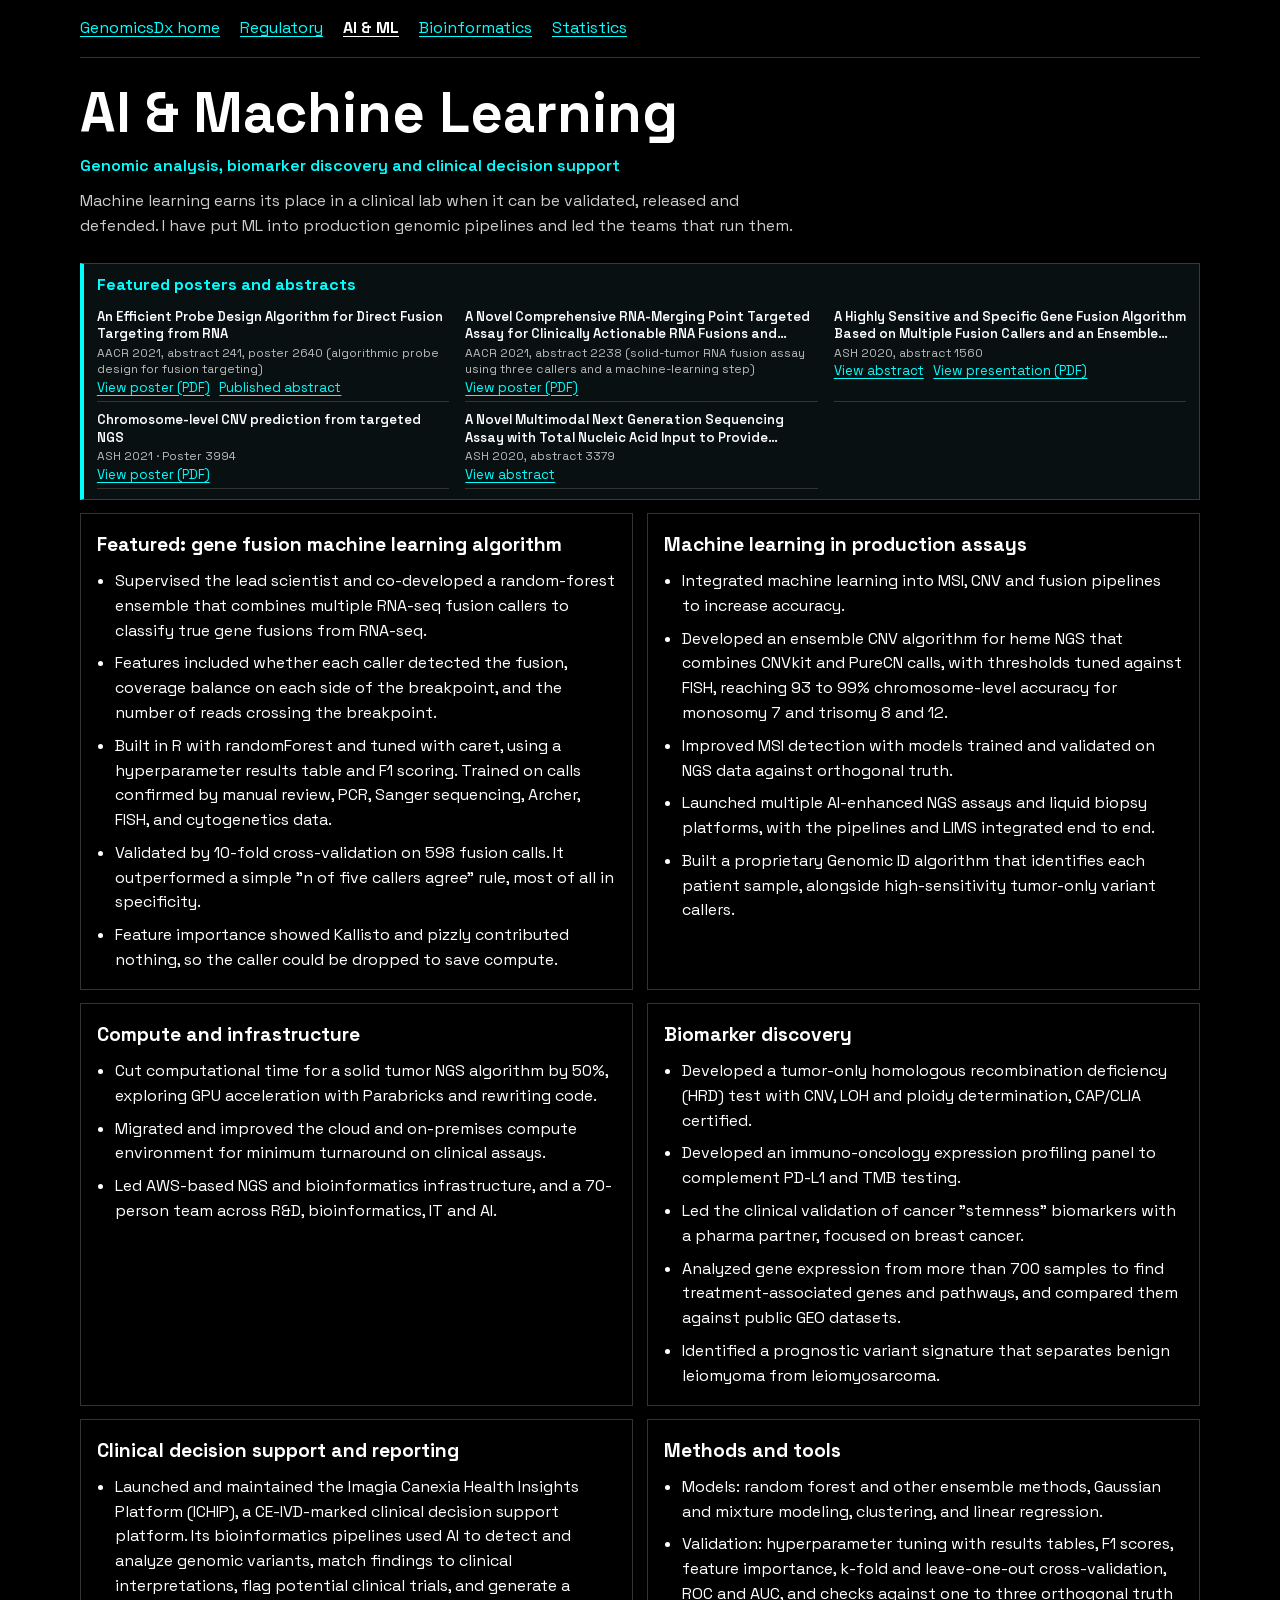
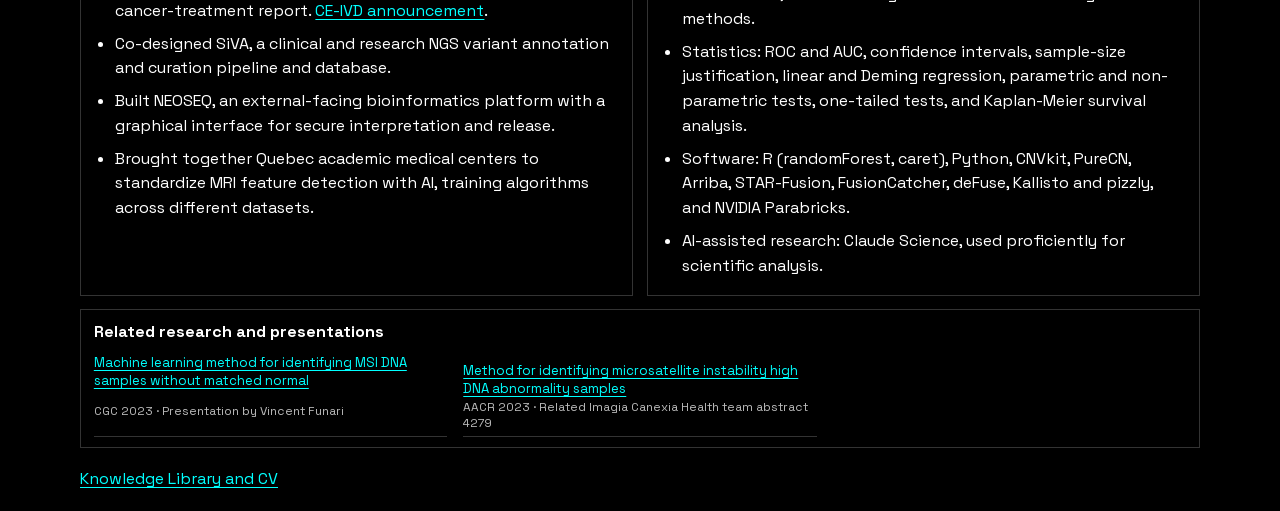
==== commit c78cef3f: "Compact poster and abstract blocks on AI & ML and Statistics pages Co-Authored-By: Claude Sonnet 5.5" ====
--- a/ai-ml.html
+++ b/ai-ml.html
@@ -20,7 +20,7 @@
     <p class="intro">Machine learning earns its place in a clinical lab when it can be validated, released and defended. I have put ML into production genomic pipelines and led the teams that run them.</p>
   </header>
       <div class="capability-grid">
-  <div class="block featured-posters">
+  <div class="block featured-posters compact">
     <h2>Featured posters and abstracts</h2>
     <ul class="links">
       <li><span class="t">An Efficient Probe Design Algorithm for Direct Fusion Targeting from RNA</span><span class="m">AACR 2021, abstract 241, poster 2640 (algorithmic probe design for fusion targeting)</span><span><a href="https://neogenomics.com/sites/default/files/literature/20210326_AACR_Poster_2640.pdf">View poster (PDF)</a><a href="https://doi.org/10.1158/1538-7445.AM2021-241">Published abstract</a></span></li>
@@ -98,7 +98,7 @@
   
 
   
-<div class="block references"><h2>Related research and presentations</h2><ul class="links"><li><a href="https://www.cancergenomics.org/meetings/2023_scientific_program.php">Machine learning method for identifying MSI DNA samples without matched normal</a><span class="m">CGC 2023 · Presentation by Vincent Funari</span></li><li><a href="https://doi.org/10.1158/1538-7445.AM2023-4279">Method for identifying microsatellite instability high DNA abnormality samples</a><span class="m">AACR 2023 · Related Imagia Canexia Health team abstract 4279</span></li></ul></div></div>
+<div class="block references compact-refs"><h2>Related research and presentations</h2><ul class="links"><li><a href="https://www.cancergenomics.org/meetings/2023_scientific_program.php">Machine learning method for identifying MSI DNA samples without matched normal</a><span class="m">CGC 2023 · Presentation by Vincent Funari</span></li><li><a href="https://doi.org/10.1158/1538-7445.AM2023-4279">Method for identifying microsatellite instability high DNA abnormality samples</a><span class="m">AACR 2023 · Related Imagia Canexia Health team abstract 4279</span></li></ul></div></div>
     </main>
     <footer class="capability-footer"><a href="./resources.html">Knowledge Library and CV</a></footer>
   </div>
--- a/capabilities.css
+++ b/capabilities.css
@@ -36,3 +36,26 @@
 .capability-grid .featured-posters .links { display: grid; grid-template-columns: repeat(2, minmax(0, 1fr)); gap: .5rem 1.25rem; }
 .capability-grid .featured-posters .links li { margin: 0; align-content: start; }
 @media (max-width: 45rem) { .capability-grid .featured-posters .links { grid-template-columns: 1fr; } }
+
+/* Compact featured posters and abstracts block (Bioinformatics only) */
+.capability-grid .featured-posters.compact { padding: .6rem .8rem; }
+.featured-posters.compact h2 { font-size: 1rem; margin-bottom: .3rem; }
+.capability-grid .featured-posters.compact .links { grid-template-columns: repeat(3, minmax(0, 1fr)); gap: .25rem 1rem; }
+.capability-grid .featured-posters.compact .links li { padding-block: .3rem; gap: .1rem; font-size: .82rem; line-height: 1.35; }
+.capability-grid .featured-posters.compact .links .t { display: -webkit-box; -webkit-line-clamp: 2; -webkit-box-orient: vertical; overflow: hidden; }
+.capability-grid .featured-posters.compact .links .m { font-size: .75rem; }
+.capability-grid .featured-posters.compact .links a { margin-right: .6rem; }
+@media (max-width: 60rem) { .capability-grid .featured-posters.compact .links { grid-template-columns: repeat(2, minmax(0, 1fr)); } }
+@media (max-width: 45rem) { .capability-grid .featured-posters.compact .links { grid-template-columns: 1fr; } }
+
+/* Bioinformatics intro runs the full width of the box below */
+.capability-intro.wide p { max-width: none; }
+
+/* Compact related research and presentations blocks */
+.capability-grid .compact-refs { padding: .6rem .8rem; }
+.compact-refs h2 { font-size: 1rem; margin-bottom: .3rem; }
+.capability-grid .compact-refs .links { display: grid; grid-template-columns: repeat(3, minmax(0, 1fr)); gap: .25rem 1rem; }
+.capability-grid .compact-refs .links li { padding-block: .3rem; gap: .1rem; font-size: .82rem; line-height: 1.35; }
+.capability-grid .compact-refs .links .m { font-size: .75rem; }
+@media (max-width: 60rem) { .capability-grid .compact-refs .links { grid-template-columns: repeat(2, minmax(0, 1fr)); } }
+@media (max-width: 45rem) { .capability-grid .compact-refs .links { grid-template-columns: 1fr; } }
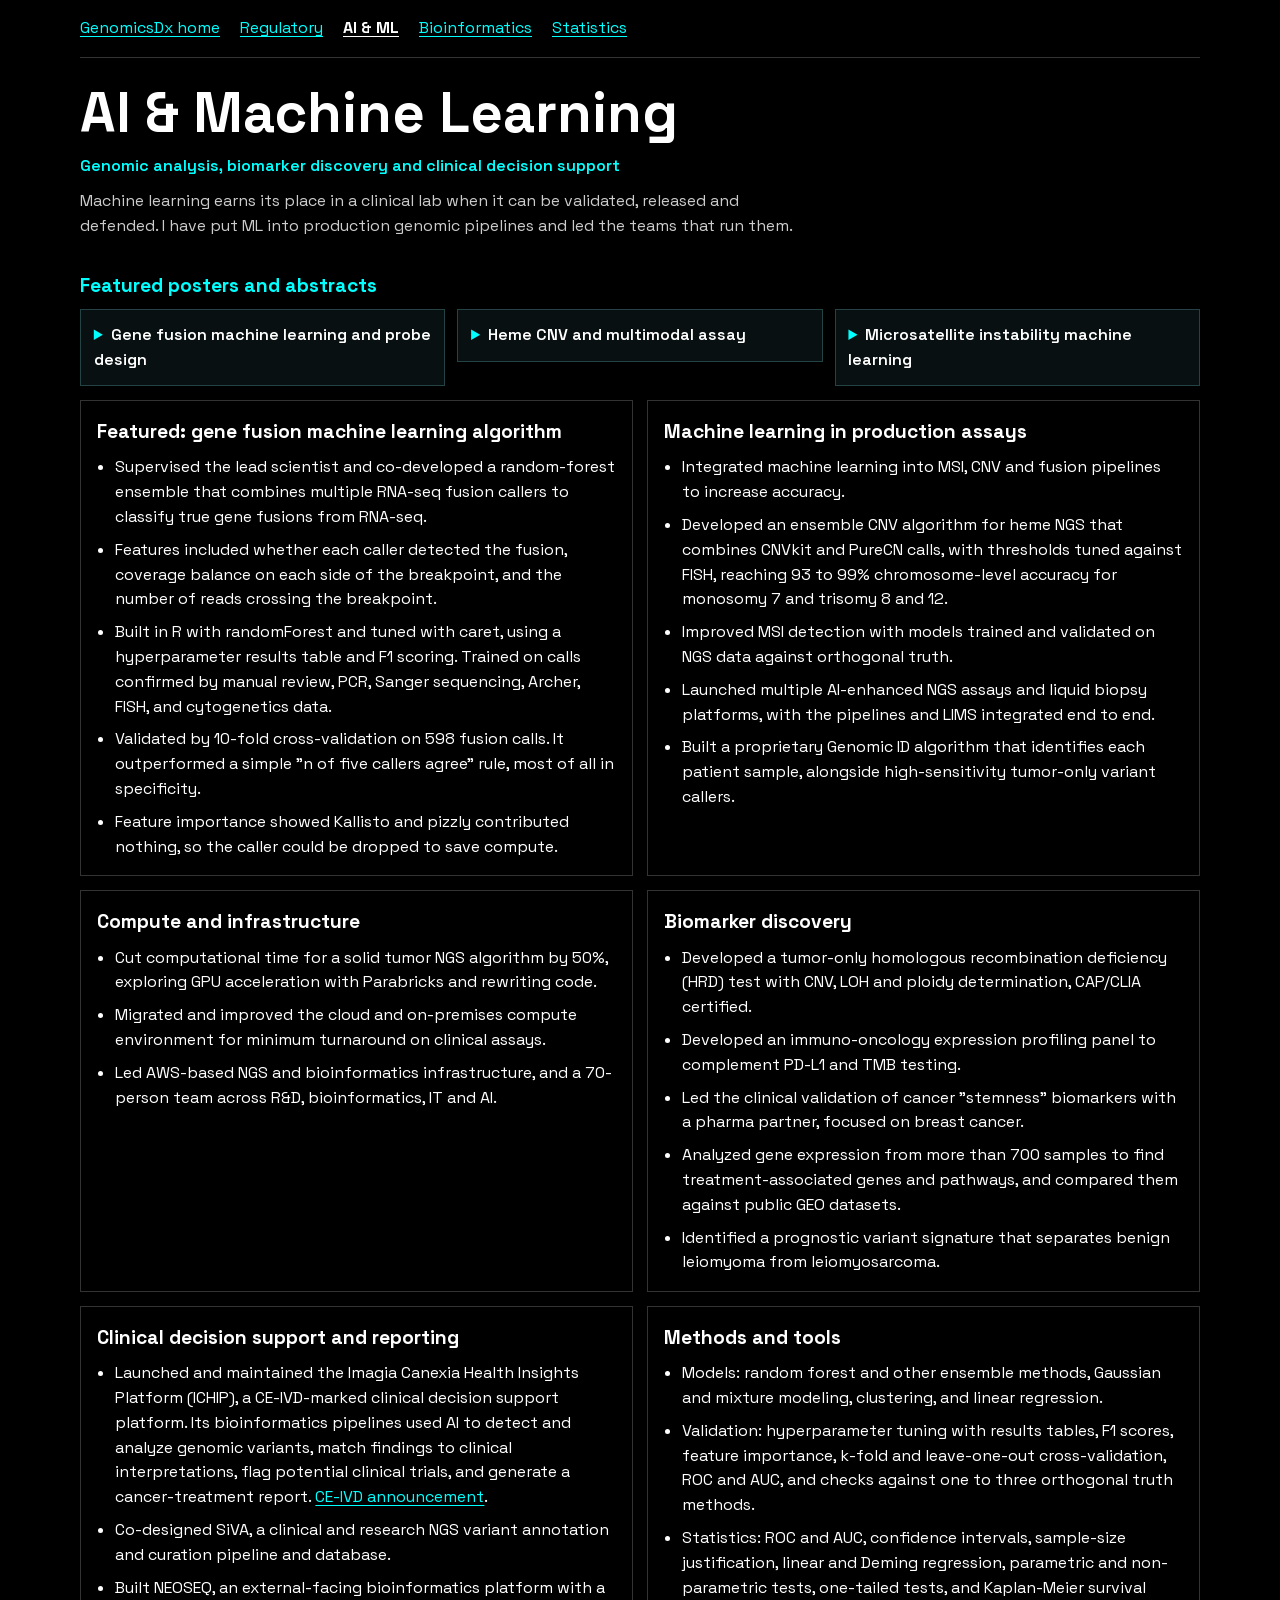
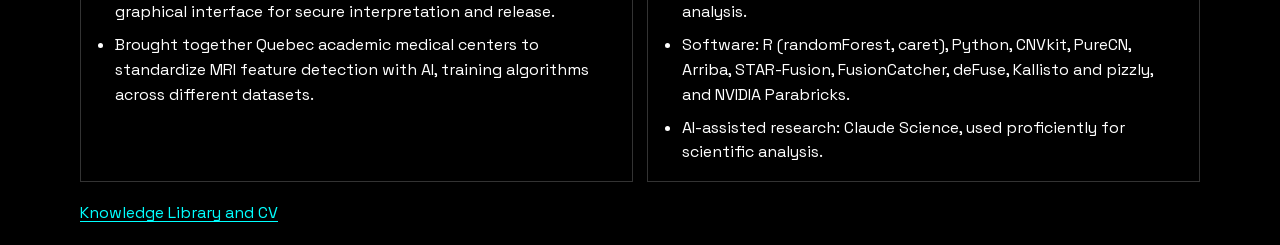
==== commit 10065180: "Present AI & ML posters as click-to-open groups like the Regulatory page Co-Authored-By: Claude Sonn" ====
--- a/ai-ml.html
+++ b/ai-ml.html
@@ -20,15 +20,37 @@
     <p class="intro">Machine learning earns its place in a clinical lab when it can be validated, released and defended. I have put ML into production genomic pipelines and led the teams that run them.</p>
   </header>
       <div class="capability-grid">
-  <div class="block featured-posters compact">
+  <div class="research-section">
     <h2>Featured posters and abstracts</h2>
+    <div class="research-row">
+    <details>
+      <summary>Gene fusion machine learning and probe design</summary>
+    <p>An ensemble machine learning fusion classifier, its use in a solid-tumor RNA fusion assay, and an algorithm for designing fusion-targeting probes.</p>
     <ul class="links">
-      <li><span class="t">An Efficient Probe Design Algorithm for Direct Fusion Targeting from RNA</span><span class="m">AACR 2021, abstract 241, poster 2640 (algorithmic probe design for fusion targeting)</span><span><a href="https://neogenomics.com/sites/default/files/literature/20210326_AACR_Poster_2640.pdf">View poster (PDF)</a><a href="https://doi.org/10.1158/1538-7445.AM2021-241">Published abstract</a></span></li>
-      <li><span class="t">A Novel Comprehensive RNA-Merging Point Targeted Assay for Clinically Actionable RNA Fusions and Aberrant RNAs in Solid Tumors</span><span class="m">AACR 2021, abstract 2238 (solid-tumor RNA fusion assay using three callers and a machine-learning step)</span><span><a href="https://neogenomics.com/sites/default/files/literature/AACR_2021_Poster_2238_control_3643_final.pdf">View poster (PDF)</a></span></li>
-      <li><span class="t">A Highly Sensitive and Specific Gene Fusion Algorithm Based on Multiple Fusion Callers and an Ensemble Machine Learning Approach</span><span class="m">ASH 2020, abstract 1560</span><span><a href="https://ash.confex.com/ash/2020/webprogram/Paper142020.html">View abstract</a><a href="https://www.neogenomics.com/sites/default/files/literature/ASH-2020-Presentation-Brad-Thomas.pdf">View presentation (PDF)</a></span></li>
-      <li><span class="t">Chromosome-level CNV prediction from targeted NGS</span><span class="m">ASH 2021 · Poster 3994</span><span><a href="https://cms.neogenomics.com/sites/default/files/literature/ASH%2520Hyunjun%25202021.pdf">View poster (PDF)</a></span></li>
-      <li><span class="t">A Novel Multimodal Next Generation Sequencing Assay with Total Nucleic Acid Input to Provide Comprehensive Genomic Profiling for Hematologic Malignancies</span><span class="m">ASH 2020, abstract 3379</span><span><a href="https://ash.confex.com/ash/2020/webprogram/Paper140460.html">View abstract</a></span></li>
+      <li><a href="https://ash.confex.com/ash/2020/webprogram/Paper142020.html">Gene fusion algorithm based on multiple fusion callers and an ensemble machine learning approach</a><span class="m">ASH 2020 · Abstract 1560</span></li>
+      <li><a href="https://www.neogenomics.com/sites/default/files/literature/ASH-2020-Presentation-Brad-Thomas.pdf">Gene fusion algorithm · Presentation (PDF)</a><span class="m">ASH 2020</span></li>
+      <li><a href="https://neogenomics.com/sites/default/files/literature/AACR_2021_Poster_2238_control_3643_final.pdf">RNA-merging point targeted assay for solid tumors · Poster (PDF)</a><span class="m">AACR 2021 · Abstract 2238 · Three callers and a machine-learning step</span></li>
+      <li><a href="https://neogenomics.com/sites/default/files/literature/20210326_AACR_Poster_2640.pdf">Probe design algorithm for direct fusion targeting from RNA · Poster (PDF)</a><span class="m">AACR 2021 · Abstract 241, poster 2640</span></li>
+      <li><a href="https://doi.org/10.1158/1538-7445.AM2021-241">Probe design algorithm · Published abstract</a><span class="m">AACR 2021 · Abstract 241</span></li>
     </ul>
+    </details>
+    <details>
+      <summary>Heme CNV and multimodal assay</summary>
+    <p>Chromosome-level CNV prediction from targeted NGS, and the single-tube multimodal assay it supports.</p>
+    <ul class="links">
+      <li><a href="https://cms.neogenomics.com/sites/default/files/literature/ASH%2520Hyunjun%25202021.pdf">Chromosome-level CNV prediction from targeted NGS · Poster (PDF)</a><span class="m">ASH 2021 · Poster 3994</span></li>
+      <li><a href="https://ash.confex.com/ash/2020/webprogram/Paper140460.html">Multimodal NGS assay for hematologic malignancies</a><span class="m">ASH 2020 · Abstract 3379</span></li>
+    </ul>
+    </details>
+    <details>
+      <summary>Microsatellite instability machine learning</summary>
+    <p>A machine learning method for identifying MSI-high samples without matched normal.</p>
+    <ul class="links">
+      <li><a href="https://www.cancergenomics.org/meetings/2023_scientific_program.php">Machine learning method for identifying MSI DNA samples without matched normal</a><span class="m">CGC 2023 · Presentation by Vincent Funari</span></li>
+      <li><a href="https://doi.org/10.1158/1538-7445.AM2023-4279">Method for identifying microsatellite instability high DNA abnormality samples</a><span class="m">AACR 2023 · Related Imagia Canexia Health team abstract 4279</span></li>
+    </ul>
+    </details>
+    </div>
   </div>
 
   <div class="block">
@@ -98,7 +120,7 @@
   
 
   
-<div class="block references compact-refs"><h2>Related research and presentations</h2><ul class="links"><li><a href="https://www.cancergenomics.org/meetings/2023_scientific_program.php">Machine learning method for identifying MSI DNA samples without matched normal</a><span class="m">CGC 2023 · Presentation by Vincent Funari</span></li><li><a href="https://doi.org/10.1158/1538-7445.AM2023-4279">Method for identifying microsatellite instability high DNA abnormality samples</a><span class="m">AACR 2023 · Related Imagia Canexia Health team abstract 4279</span></li></ul></div></div>
+</div>
     </main>
     <footer class="capability-footer"><a href="./resources.html">Knowledge Library and CV</a></footer>
   </div>
